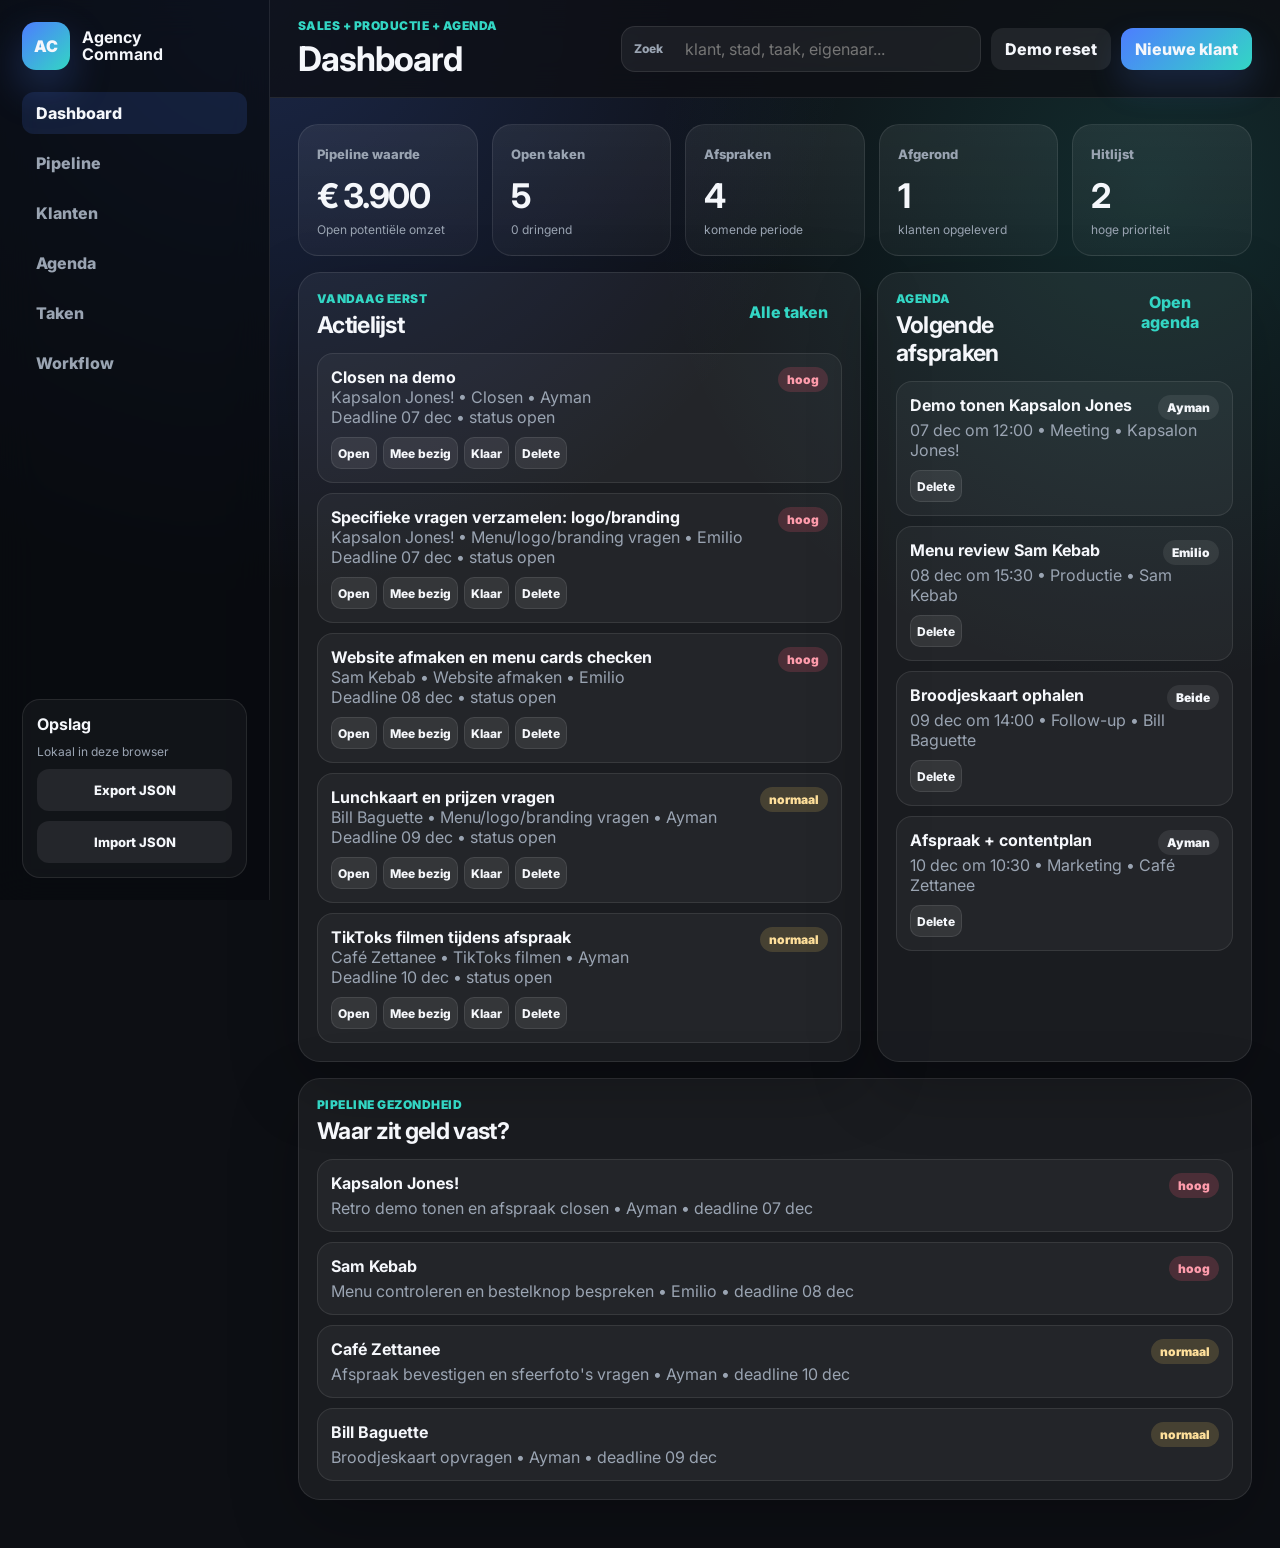
==== index.html @ faa8784c "Build agency command center CRM" ====
<!doctype html>
<html lang="nl">
<head>
  <meta charset="utf-8">
  <meta name="viewport" content="width=device-width, initial-scale=1">
  <title>Agency Command Center</title>
  <meta name="description" content="Interne CRM, pipeline en agenda voor website agency sales.">
  <link rel="preconnect" href="https://fonts.googleapis.com">
  <link rel="preconnect" href="https://fonts.gstatic.com" crossorigin>
  <link href="https://fonts.googleapis.com/css2?family=Inter:wght@400;500;600;700;800;900&display=swap" rel="stylesheet">
  <link rel="stylesheet" href="styles.css">
</head>
<body>
  <aside class="sidebar">
    <a class="logo" href="#dashboard" data-route="dashboard">
      <span>AC</span>
      <strong>Agency<br>Command</strong>
    </a>
    <nav class="side-nav">
      <button class="active" data-route="dashboard">Dashboard</button>
      <button data-route="pipeline">Pipeline</button>
      <button data-route="clients">Klanten</button>
      <button data-route="agenda">Agenda</button>
      <button data-route="tasks">Taken</button>
      <button data-route="research">Workflow</button>
    </nav>
    <div class="storage-card">
      <strong>Opslag</strong>
      <span>Lokaal in deze browser</span>
      <button id="exportJsonBtn">Export JSON</button>
      <label class="import-label">
        Import JSON
        <input id="importJsonInput" type="file" accept="application/json">
      </label>
    </div>
  </aside>

  <div class="app-shell">
    <header class="topbar">
      <div>
        <p class="eyebrow">Sales + productie + agenda</p>
        <h1 id="viewTitle">Dashboard</h1>
      </div>
      <div class="top-actions">
        <div class="search">
          <span>Zoek</span>
          <input id="globalSearch" placeholder="klant, stad, taak, eigenaar...">
        </div>
        <button class="ghost" id="resetDemoBtn">Demo reset</button>
        <button class="primary" id="openClientModal">Nieuwe klant</button>
      </div>
    </header>

    <main>
      <section id="dashboardView" class="view active">
        <div class="metric-grid" id="metrics"></div>
        <div class="dashboard-grid">
          <section class="panel large">
            <div class="panel-head">
              <div>
                <p class="mini">Vandaag eerst</p>
                <h2>Actielijst</h2>
              </div>
              <button class="link-btn" data-route="tasks">Alle taken</button>
            </div>
            <div id="todayActions" class="action-list"></div>
          </section>
          <section class="panel">
            <div class="panel-head">
              <div>
                <p class="mini">Agenda</p>
                <h2>Volgende afspraken</h2>
              </div>
              <button class="link-btn" data-route="agenda">Open agenda</button>
            </div>
            <div id="nextMeetings" class="meeting-list"></div>
          </section>
        </div>
        <section class="panel">
          <div class="panel-head">
            <div>
              <p class="mini">Pipeline gezondheid</p>
              <h2>Waar zit geld vast?</h2>
            </div>
          </div>
          <div id="healthRows" class="health-list"></div>
        </section>
      </section>

      <section id="pipelineView" class="view">
        <div class="filters">
          <select id="ownerFilter">
            <option value="all">Iedereen</option>
            <option>Emilio</option>
            <option>Ayman</option>
          </select>
          <select id="priorityFilter">
            <option value="all">Alle prioriteiten</option>
            <option value="hoog">Hoog</option>
            <option value="normaal">Normaal</option>
            <option value="laag">Laag</option>
          </select>
          <button class="ghost" id="clearFilters">Filters wissen</button>
        </div>
        <div class="pipeline-board" id="pipelineBoard"></div>
      </section>

      <section id="clientsView" class="view">
        <section class="panel">
          <div class="panel-head">
            <div>
              <p class="mini">Klantenbestand</p>
              <h2>Alles gecategoriseerd</h2>
            </div>
            <button class="ghost" id="exportCsvBtn">Export CSV</button>
          </div>
          <div class="table-wrap">
            <table>
              <thead>
                <tr>
                  <th>Klant</th>
                  <th>Status</th>
                  <th>Eigenaar</th>
                  <th>Volgende actie</th>
                  <th>Deadline</th>
                  <th>Waarde</th>
                  <th></th>
                </tr>
              </thead>
              <tbody id="clientTable"></tbody>
            </table>
          </div>
        </section>
      </section>

      <section id="agendaView" class="view">
        <div class="agenda-layout">
          <section class="panel">
            <div class="panel-head">
              <div>
                <p class="mini">Gedeelde planning</p>
                <h2>Agenda</h2>
              </div>
            </div>
            <div id="agendaList" class="agenda-list"></div>
          </section>
          <section class="panel sticky-panel">
            <p class="mini">Nieuwe afspraak</p>
            <form id="eventForm" class="stack-form">
              <label>Klant<select name="clientId" id="eventClient"></select></label>
              <label>Titel<input name="title" placeholder="Afspraak, TikToks filmen, menu vragen..." required></label>
              <label>Datum<input name="date" type="date" required></label>
              <label>Tijd<input name="time" type="time" required></label>
              <label>Eigenaar<select name="owner"><option>Emilio</option><option>Ayman</option><option>Beide</option></select></label>
              <label>Type<select name="type"><option>Meeting</option><option>Marketing</option><option>Productie</option><option>Follow-up</option><option>Content</option></select></label>
              <button class="primary" type="submit">Afspraak opslaan</button>
            </form>
          </section>
        </div>
      </section>

      <section id="tasksView" class="view">
        <div class="task-layout">
          <section class="panel">
            <div class="panel-head">
              <div>
                <p class="mini">Werk dat moet gebeuren</p>
                <h2>Taken per klant</h2>
              </div>
            </div>
            <div id="taskList" class="task-list"></div>
          </section>
          <section class="panel sticky-panel">
            <p class="mini">Nieuwe taak</p>
            <form id="taskForm" class="stack-form">
              <label>Klant<select name="clientId" id="taskClient"></select></label>
              <label>Taak<input name="title" placeholder="Website afmaken, closen, logo vragen..." required></label>
              <label>Categorie<select name="type"><option>Closen</option><option>Website afmaken</option><option>TikToks filmen</option><option>Marketing</option><option>Menu/logo/branding vragen</option><option>Follow-up</option></select></label>
              <label>Eigenaar<select name="owner"><option>Emilio</option><option>Ayman</option><option>Beide</option></select></label>
              <label>Deadline<input name="due" type="date" required></label>
              <label>Prioriteit<select name="priority"><option value="hoog">Hoog</option><option value="normaal">Normaal</option><option value="laag">Laag</option></select></label>
              <button class="primary" type="submit">Taak opslaan</button>
            </form>
          </section>
        </div>
      </section>

      <section id="researchView" class="view">
        <section class="panel workflow">
          <p class="mini">Gebaseerd op CRM patronen van Pipedrive, HubSpot, monday/ClickUp en agency workflows</p>
          <h2>Onze workflow</h2>
          <div class="workflow-grid">
            <article><strong>1. Potentieel</strong><span>Coldcall, interesse testen, afspraak of demo vastleggen.</span></article>
            <article><strong>2. Nieuwe klant</strong><span>Akkoord of warme afspraak. Direct vragenlijst: logo, menu, foto’s, stijl, domein.</span></article>
            <article><strong>3. Lopend</strong><span>Website bouwen, content filmen, marketingmateriaal maken, feedback verwerken.</span></article>
            <article><strong>4. Closen</strong><span>Demo tonen, prijs/maandbedrag afspreken, voorschot/factuur regelen.</span></article>
            <article><strong>5. Afgerond</strong><span>Oplevering, maandelijkse opvolging, review vragen, upsell onderhoud/TikTok.</span></article>
            <article><strong>6. Ongeïnteresseerd</strong><span>Niet blijven pushen. Zet reden erbij en plan eventueel hercontact over 60 dagen.</span></article>
          </div>
        </section>
      </section>
    </main>
  </div>

  <dialog id="clientModal">
    <form id="clientForm" class="modal-card">
      <div class="modal-head">
        <div>
          <p class="mini">Nieuw record</p>
          <h2>Klant toevoegen</h2>
        </div>
        <button type="button" class="icon-btn" id="closeClientModal">Sluit</button>
      </div>
      <div class="form-grid">
        <label>Bedrijf<input name="name" required placeholder="Kapsalon Jones!"></label>
        <label>Contactpersoon<input name="contact" placeholder="Mohamed"></label>
        <label>Telefoon<input name="phone" placeholder="+32..."></label>
        <label>Stad<input name="city" placeholder="Leuven"></label>
        <label>Niche<input name="niche" placeholder="Kapsalon, restaurant..."></label>
        <label>Status<select name="status">
          <option value="potentieel">Potentiële klant</option>
          <option value="nieuw">Nieuwe klant</option>
          <option value="lopend">Lopende klant</option>
          <option value="afgerond">Afgeronde klant</option>
          <option value="ongeinteresseerd">Ongeïnteresseerd</option>
        </select></label>
        <label>Eigenaar<select name="owner"><option>Emilio</option><option>Ayman</option><option>Beide</option></select></label>
        <label>Prioriteit<select name="priority"><option value="hoog">Hoog</option><option value="normaal">Normaal</option><option value="laag">Laag</option></select></label>
        <label>Waarde €<input name="value" type="number" min="0" step="50" value="950"></label>
        <label>Deadline<input name="deadline" type="date"></label>
        <label class="full">Volgende actie<input name="nextAction" placeholder="Demo tonen, voorschot vragen, menu opvragen..."></label>
        <label class="full">Specifieke vragen<textarea name="questions" placeholder="Menu, logo, branding, foto's, domein, social media..."></textarea></label>
        <label class="full">Notities<textarea name="notes" placeholder="Wat is er gezegd tijdens call/afspraak?"></textarea></label>
      </div>
      <button class="primary" type="submit">Klant opslaan</button>
    </form>
  </dialog>

  <script src="script.js"></script>
</body>
</html>
---- styles.css ----
:root {
  --bg: #0d0f14;
  --panel: #151922;
  --panel-2: #1b202b;
  --ink: #f5f7fb;
  --muted: #9aa4b2;
  --line: rgba(255,255,255,.09);
  --blue: #4d7dff;
  --cyan: #33d6c4;
  --orange: #ff9d45;
  --green: #40d47e;
  --red: #ff5c73;
  --purple: #a56bff;
  --yellow: #ffd166;
  font-family: Inter, system-ui, sans-serif;
}

* { box-sizing: border-box; }
html { scroll-behavior: smooth; }
body {
  margin: 0;
  min-height: 100vh;
  display: grid;
  grid-template-columns: 270px 1fr;
  color: var(--ink);
  background:
    radial-gradient(circle at 20% 0%, rgba(77,125,255,.22), transparent 32%),
    radial-gradient(circle at 90% 12%, rgba(51,214,196,.14), transparent 28%),
    var(--bg);
}
button, input, select, textarea { font: inherit; }
button { cursor: pointer; }

.sidebar {
  position: sticky;
  top: 0;
  height: 100vh;
  padding: 22px;
  border-right: 1px solid var(--line);
  background: rgba(8,10,14,.72);
  backdrop-filter: blur(18px);
  display: flex;
  flex-direction: column;
  gap: 22px;
}

.logo {
  color: var(--ink);
  text-decoration: none;
  display: flex;
  align-items: center;
  gap: 12px;
}
.logo span {
  width: 48px;
  height: 48px;
  display: grid;
  place-items: center;
  border-radius: 14px;
  background: linear-gradient(135deg, var(--blue), var(--cyan));
  font-weight: 900;
  box-shadow: 0 18px 42px rgba(77,125,255,.28);
}
.logo strong { line-height: 1.05; }

.side-nav {
  display: grid;
  gap: 8px;
}
.side-nav button,
.storage-card button,
.import-label,
.ghost,
.primary,
.link-btn,
.icon-btn {
  border: 0;
  border-radius: 12px;
  min-height: 42px;
  padding: 0 14px;
  color: var(--ink);
  font-weight: 800;
}
.side-nav button {
  text-align: left;
  background: transparent;
  color: var(--muted);
}
.side-nav button.active,
.side-nav button:hover {
  background: rgba(77,125,255,.14);
  color: var(--ink);
}

.storage-card {
  margin-top: auto;
  padding: 14px;
  border: 1px solid var(--line);
  border-radius: 18px;
  background: rgba(255,255,255,.04);
  display: grid;
  gap: 10px;
}
.storage-card strong, .storage-card span { display: block; }
.storage-card span { color: var(--muted); font-size: 12px; }
.storage-card button, .import-label {
  background: rgba(255,255,255,.08);
  color: var(--ink);
  display: grid;
  place-items: center;
  font-size: 13px;
}
.import-label input { display: none; }

.app-shell { min-width: 0; }
.topbar {
  position: sticky;
  top: 0;
  z-index: 20;
  min-height: 94px;
  padding: 18px 28px;
  border-bottom: 1px solid var(--line);
  background: rgba(13,15,20,.78);
  backdrop-filter: blur(18px);
  display: flex;
  justify-content: space-between;
  align-items: center;
  gap: 24px;
}
.eyebrow, .mini {
  margin: 0 0 5px;
  color: var(--cyan);
  font-size: 12px;
  font-weight: 900;
  text-transform: uppercase;
  letter-spacing: .04em;
}
h1, h2 { margin: 0; letter-spacing: -.03em; }
h1 { font-size: 34px; }
h2 { font-size: 23px; }

.top-actions {
  display: flex;
  align-items: center;
  gap: 10px;
  flex-wrap: wrap;
  justify-content: end;
}
.search {
  height: 46px;
  min-width: min(360px, 42vw);
  padding: 0 12px;
  border: 1px solid var(--line);
  border-radius: 14px;
  background: rgba(255,255,255,.06);
  display: flex;
  align-items: center;
  gap: 10px;
}
.search span { color: var(--muted); font-size: 12px; font-weight: 800; }
.search input {
  width: 100%;
  border: 0;
  outline: 0;
  background: transparent;
  color: var(--ink);
}

main { padding: 26px 28px 48px; }
.view { display: none; }
.view.active { display: block; }

.primary {
  background: linear-gradient(135deg, var(--blue), var(--cyan));
  box-shadow: 0 16px 34px rgba(77,125,255,.18);
}
.ghost {
  background: rgba(255,255,255,.08);
}
.link-btn, .icon-btn {
  background: transparent;
  color: var(--cyan);
}

.metric-grid {
  display: grid;
  grid-template-columns: repeat(5, minmax(0, 1fr));
  gap: 14px;
  margin-bottom: 16px;
}
.metric {
  min-height: 122px;
  padding: 18px;
  border: 1px solid var(--line);
  border-radius: 20px;
  background: linear-gradient(180deg, rgba(255,255,255,.07), rgba(255,255,255,.035));
}
.metric span { color: var(--muted); font-size: 13px; font-weight: 800; }
.metric strong { display: block; margin-top: 12px; font-size: 34px; letter-spacing: -.04em; }
.metric em { display: block; margin-top: 6px; color: var(--muted); font-size: 12px; font-style: normal; }

.dashboard-grid, .agenda-layout, .task-layout {
  display: grid;
  grid-template-columns: 1.2fr .8fr;
  gap: 16px;
  margin-bottom: 16px;
}
.panel {
  border: 1px solid var(--line);
  border-radius: 22px;
  background: rgba(255,255,255,.055);
  box-shadow: 0 24px 70px rgba(0,0,0,.22);
  padding: 18px;
}
.panel-head {
  display: flex;
  align-items: start;
  justify-content: space-between;
  gap: 16px;
  margin-bottom: 14px;
}

.action-list, .meeting-list, .health-list, .task-list, .agenda-list {
  display: grid;
  gap: 10px;
}
.action, .meeting, .health-row, .task-row, .agenda-row {
  padding: 13px;
  border: 1px solid var(--line);
  border-radius: 16px;
  background: rgba(255,255,255,.045);
}
.row-top {
  display: flex;
  justify-content: space-between;
  gap: 12px;
  align-items: start;
}
.muted { color: var(--muted); }
.pill {
  display: inline-flex;
  align-items: center;
  min-height: 25px;
  padding: 0 9px;
  border-radius: 999px;
  background: rgba(255,255,255,.08);
  color: var(--ink);
  font-size: 12px;
  font-weight: 900;
}
.pill.hoog { background: rgba(255,92,115,.18); color: #ff9cac; }
.pill.normaal { background: rgba(255,209,102,.16); color: #ffe09b; }
.pill.laag { background: rgba(64,212,126,.15); color: #88e6ad; }

.filters {
  display: flex;
  gap: 10px;
  margin-bottom: 16px;
  flex-wrap: wrap;
}
select, input, textarea {
  border: 1px solid var(--line);
  border-radius: 12px;
  background: #10141c;
  color: var(--ink);
  min-height: 42px;
  padding: 0 12px;
}
textarea { min-height: 96px; padding: 12px; resize: vertical; }

.pipeline-board {
  display: grid;
  grid-template-columns: repeat(5, minmax(260px, 1fr));
  gap: 14px;
  overflow-x: auto;
  padding-bottom: 8px;
}
.pipeline-col {
  min-height: 620px;
  border: 1px solid var(--line);
  border-radius: 22px;
  background: rgba(255,255,255,.04);
  padding: 12px;
}
.col-head {
  display: flex;
  align-items: center;
  justify-content: space-between;
  margin-bottom: 12px;
}
.col-head h3 { margin: 0; font-size: 15px; }
.client-card {
  padding: 14px;
  margin-bottom: 10px;
  border: 1px solid var(--line);
  border-radius: 18px;
  background: linear-gradient(180deg, rgba(255,255,255,.075), rgba(255,255,255,.04));
}
.client-card h4 { margin: 0 0 5px; font-size: 16px; }
.client-meta {
  display: flex;
  flex-wrap: wrap;
  gap: 6px;
  margin: 10px 0;
}
.card-actions {
  display: grid;
  grid-template-columns: 1fr 1fr;
  gap: 6px;
  margin-top: 12px;
}
.card-actions button,
.task-actions button {
  min-height: 32px;
  border: 1px solid var(--line);
  border-radius: 10px;
  background: rgba(255,255,255,.08);
  color: var(--ink);
  font-weight: 800;
  font-size: 12px;
}

.table-wrap { overflow-x: auto; }
table { width: 100%; border-collapse: collapse; min-width: 980px; }
th, td {
  padding: 14px 12px;
  border-bottom: 1px solid var(--line);
  text-align: left;
  vertical-align: top;
}
th { color: var(--muted); font-size: 12px; text-transform: uppercase; }
td { font-size: 14px; }

.stack-form, .form-grid {
  display: grid;
  gap: 12px;
}
.stack-form label, .form-grid label {
  display: grid;
  gap: 6px;
  color: var(--muted);
  font-size: 12px;
  font-weight: 900;
}
.stack-form button { margin-top: 4px; }
.sticky-panel {
  position: sticky;
  top: 118px;
  align-self: start;
}

.task-row.doing { border-color: rgba(255,209,102,.35); }
.task-row.done { opacity: .6; }
.task-actions {
  margin-top: 10px;
  display: flex;
  gap: 6px;
  flex-wrap: wrap;
}

.workflow h2 { font-size: 36px; margin-bottom: 18px; }
.workflow-grid {
  display: grid;
  grid-template-columns: repeat(3, minmax(0, 1fr));
  gap: 14px;
}
.workflow-grid article {
  min-height: 180px;
  padding: 18px;
  border: 1px solid var(--line);
  border-radius: 18px;
  background: rgba(255,255,255,.05);
}
.workflow-grid strong { display: block; margin-bottom: 10px; color: var(--cyan); }
.workflow-grid span { color: var(--muted); line-height: 1.55; }

dialog {
  width: min(860px, calc(100% - 26px));
  border: 1px solid var(--line);
  border-radius: 24px;
  padding: 0;
  color: var(--ink);
  background: var(--panel);
  box-shadow: 0 30px 100px rgba(0,0,0,.55);
}
dialog::backdrop { background: rgba(0,0,0,.68); backdrop-filter: blur(6px); }
.modal-card { padding: 20px; }
.modal-head {
  display: flex;
  align-items: start;
  justify-content: space-between;
  gap: 16px;
  margin-bottom: 14px;
}
.form-grid {
  grid-template-columns: repeat(2, minmax(0, 1fr));
}
.full { grid-column: 1 / -1; }

@media (max-width: 980px) {
  body { grid-template-columns: 1fr; }
  .sidebar {
    position: static;
    height: auto;
    border-right: 0;
    border-bottom: 1px solid var(--line);
  }
  .side-nav {
    grid-template-columns: repeat(3, 1fr);
  }
  .storage-card { margin-top: 0; }
  .topbar, .dashboard-grid, .agenda-layout, .task-layout {
    grid-template-columns: 1fr;
    display: grid;
  }
  .top-actions { justify-content: start; }
  .metric-grid { grid-template-columns: repeat(2, minmax(0, 1fr)); }
  .workflow-grid { grid-template-columns: 1fr; }
}

@media (max-width: 620px) {
  .sidebar { padding: 14px; }
  .side-nav { grid-template-columns: repeat(2, 1fr); }
  .topbar { padding: 16px; }
  main { padding: 16px; }
  .metric-grid { grid-template-columns: 1fr; }
  .search { min-width: 100%; }
  .form-grid { grid-template-columns: 1fr; }
}
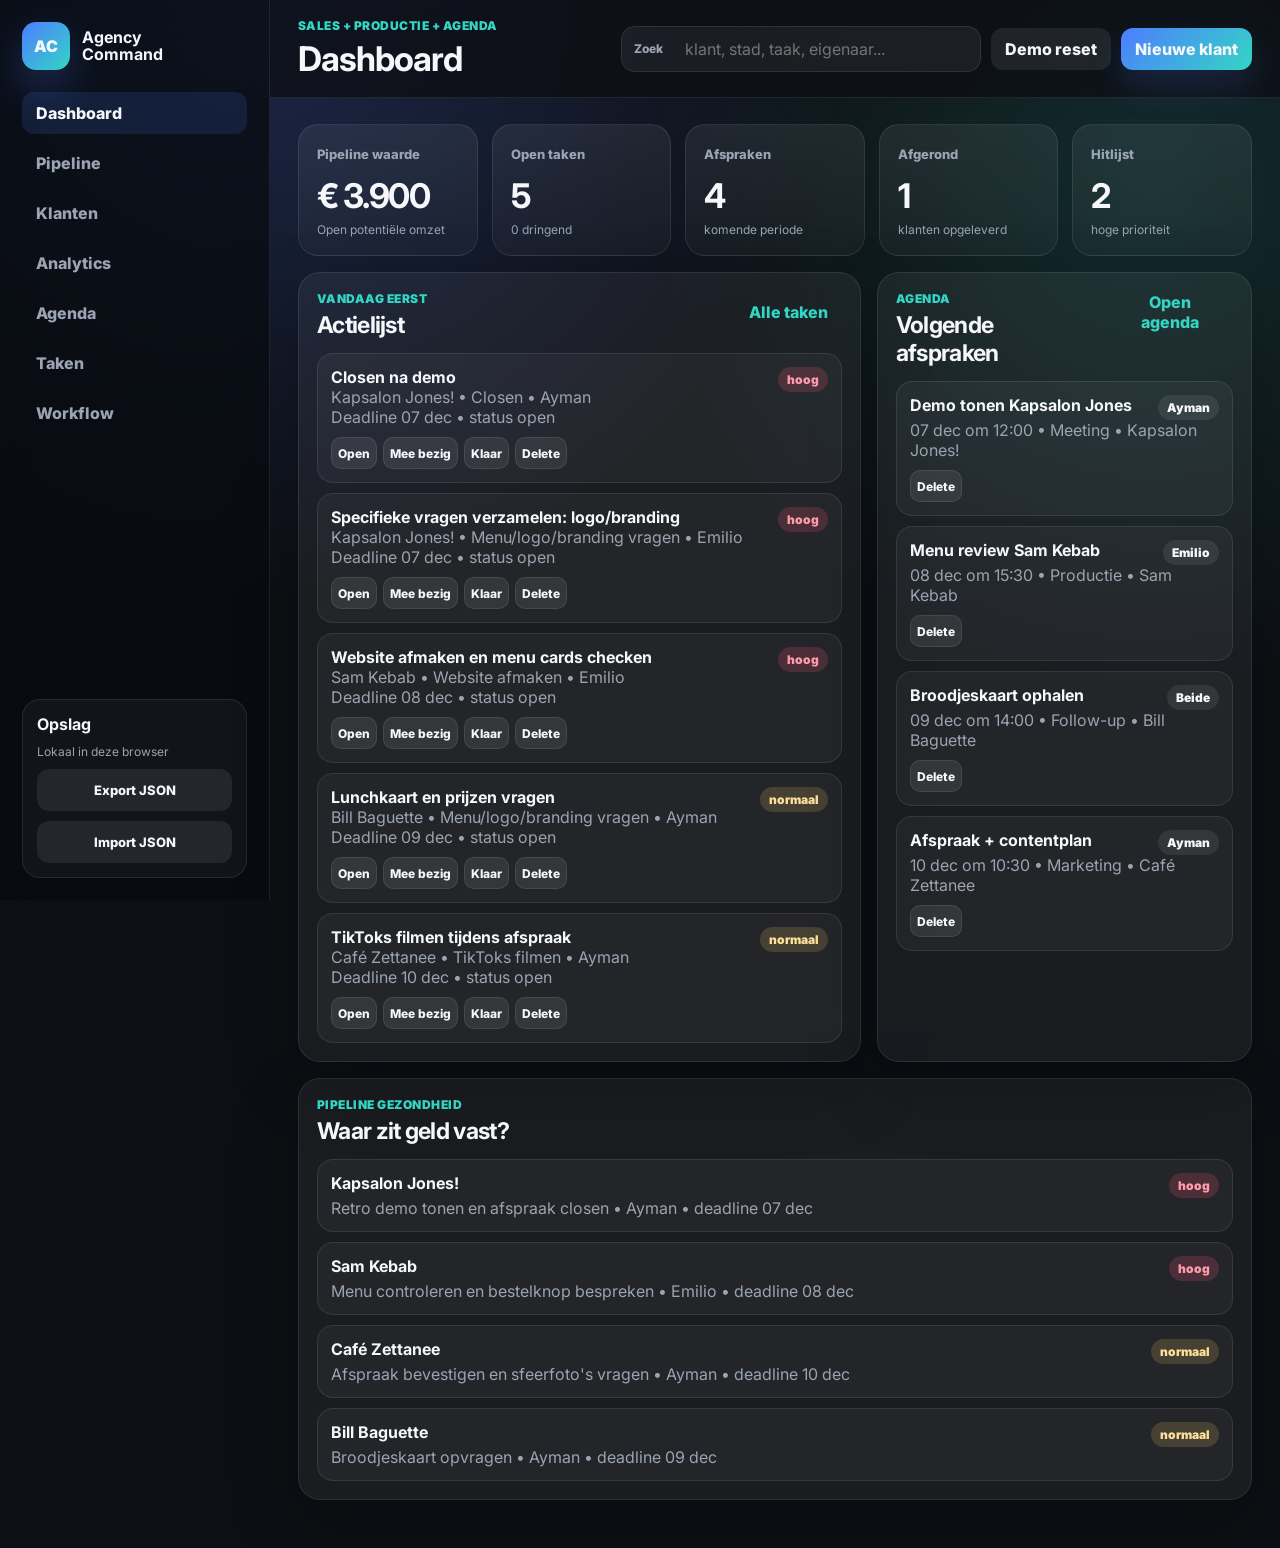
==== commit 200fb30a: "Add analytics and route intelligence" ====
--- a/index.html
+++ b/index.html
@@ -20,6 +20,7 @@
       <button class="active" data-route="dashboard">Dashboard</button>
       <button data-route="pipeline">Pipeline</button>
       <button data-route="clients">Klanten</button>
+      <button data-route="analytics">Analytics</button>
       <button data-route="agenda">Agenda</button>
       <button data-route="tasks">Taken</button>
       <button data-route="research">Workflow</button>
@@ -133,6 +134,75 @@
         </section>
       </section>
 
+      <section id="analyticsView" class="view">
+        <div class="metric-grid analytics-metrics" id="analyticsMetrics"></div>
+        <div class="analytics-grid">
+          <section class="panel">
+            <div class="panel-head">
+              <div>
+                <p class="mini">Geografie</p>
+                <h2>Van waar komen klanten?</h2>
+              </div>
+            </div>
+            <div id="cityChart" class="bar-list"></div>
+          </section>
+          <section class="panel">
+            <div class="panel-head">
+              <div>
+                <p class="mini">Aanbod</p>
+                <h2>Populairste diensten</h2>
+              </div>
+            </div>
+            <div id="serviceChart" class="bar-list"></div>
+          </section>
+        </div>
+
+        <div class="analytics-grid wide-left">
+          <section class="panel">
+            <div class="panel-head">
+              <div>
+                <p class="mini">Afsprakenkaart</p>
+                <h2>Map + routeplanning</h2>
+              </div>
+              <a id="routeLink" class="primary map-cta" target="_blank" rel="noreferrer">Beste route openen</a>
+            </div>
+            <div class="map-card">
+              <div class="map-surface" id="meetingMap"></div>
+              <div class="route-list" id="routeList"></div>
+            </div>
+          </section>
+          <section class="panel">
+            <div class="panel-head">
+              <div>
+                <p class="mini">Conversie</p>
+                <h2>Welke klanten closen?</h2>
+              </div>
+            </div>
+            <div id="closeInsights" class="insight-list"></div>
+          </section>
+        </div>
+
+        <section class="panel ai-panel">
+          <div class="panel-head">
+            <div>
+              <p class="mini">AI Radar</p>
+              <h2>GPT-5.5 plek in het systeem</h2>
+            </div>
+            <span class="pill hoog">Backend nodig</span>
+          </div>
+          <div class="ai-grid">
+            <div>
+              <p class="muted">Deze statische versie draait gratis op GitHub Pages. Een echte live GPT-5.5 die altijd meeleest vereist een serverless backend met OpenAI API key, anders zou je sleutel zichtbaar zijn in de browser.</p>
+              <div id="localAiInsights" class="insight-list"></div>
+            </div>
+            <div class="ai-box">
+              <strong>Wat GPT straks automatisch kan herkennen</strong>
+              <span>Welke leads warm zijn, welke taken vergeten zijn, welke niche het beste sluit, welke route logisch is, welke klant nu opvolging nodig heeft en welke vragen ontbreken voor websitebouw.</span>
+            </div>
+          </div>
+        </section>
+      </section>
+
       <section id="agendaView" class="view">
         <div class="agenda-layout">
           <section class="panel">
@@ -216,6 +286,7 @@
         <label>Contactpersoon<input name="contact" placeholder="Mohamed"></label>
         <label>Telefoon<input name="phone" placeholder="+32..."></label>
         <label>Stad<input name="city" placeholder="Leuven"></label>
+        <label>Adres<input name="address" placeholder="Stapelhuisstraat 4/bus 101"></label>
         <label>Niche<input name="niche" placeholder="Kapsalon, restaurant..."></label>
         <label>Status<select name="status">
           <option value="potentieel">Potentiële klant</option>
--- a/styles.css
+++ b/styles.css
@@ -199,11 +199,14 @@
 .metric strong { display: block; margin-top: 12px; font-size: 34px; letter-spacing: -.04em; }
 .metric em { display: block; margin-top: 6px; color: var(--muted); font-size: 12px; font-style: normal; }
 
-.dashboard-grid, .agenda-layout, .task-layout {
+.dashboard-grid, .agenda-layout, .task-layout, .analytics-grid {
   display: grid;
   grid-template-columns: 1.2fr .8fr;
   gap: 16px;
   margin-bottom: 16px;
+}
+.analytics-grid.wide-left {
+  grid-template-columns: 1.35fr .65fr;
 }
 .panel {
   border: 1px solid var(--line);
@@ -373,6 +376,167 @@
 }
 .workflow-grid strong { display: block; margin-bottom: 10px; color: var(--cyan); }
 .workflow-grid span { color: var(--muted); line-height: 1.55; }
+
+.bar-list, .insight-list, .route-list {
+  display: grid;
+  gap: 10px;
+}
+.bar-row {
+  padding: 12px;
+  border: 1px solid var(--line);
+  border-radius: 14px;
+  background: rgba(255,255,255,.04);
+}
+.bar-row div {
+  display: flex;
+  justify-content: space-between;
+  gap: 12px;
+  margin-bottom: 10px;
+}
+.bar-row span {
+  color: var(--muted);
+  font-weight: 900;
+}
+.bar-row i {
+  display: block;
+  height: 9px;
+  border-radius: 999px;
+  background: linear-gradient(90deg, var(--blue), var(--cyan));
+}
+.map-cta {
+  text-decoration: none;
+  min-width: 154px;
+}
+.map-cta.disabled {
+  opacity: .45;
+  pointer-events: none;
+}
+.map-card {
+  display: grid;
+  grid-template-columns: 1.1fr .9fr;
+  gap: 14px;
+}
+.map-surface {
+  position: relative;
+  min-height: 430px;
+  border: 1px solid var(--line);
+  border-radius: 20px;
+  overflow: hidden;
+  background:
+    radial-gradient(circle at 37% 70%, rgba(77,125,255,.22), transparent 8%),
+    radial-gradient(circle at 58% 45%, rgba(51,214,196,.24), transparent 9%),
+    linear-gradient(135deg, rgba(255,255,255,.07), rgba(255,255,255,.025));
+}
+.map-surface::before {
+  content: "";
+  position: absolute;
+  inset: 0;
+  background-image:
+    linear-gradient(rgba(255,255,255,.045) 1px, transparent 1px),
+    linear-gradient(90deg, rgba(255,255,255,.045) 1px, transparent 1px);
+  background-size: 34px 34px;
+}
+.map-label {
+  position: absolute;
+  left: 14px;
+  top: 14px;
+  z-index: 2;
+  padding: 8px 11px;
+  border-radius: 999px;
+  background: rgba(0,0,0,.32);
+  color: var(--cyan);
+  font-size: 12px;
+  font-weight: 900;
+}
+.map-pin {
+  position: absolute;
+  z-index: 3;
+  transform: translate(-50%, -50%);
+  width: 142px;
+  min-height: 56px;
+  padding: 8px;
+  border: 1px solid rgba(255,255,255,.16);
+  border-radius: 14px;
+  background: rgba(20,24,33,.92);
+  color: var(--ink);
+  text-align: left;
+  box-shadow: 0 16px 38px rgba(0,0,0,.25);
+}
+.map-pin span {
+  float: left;
+  width: 24px;
+  height: 24px;
+  display: grid;
+  place-items: center;
+  margin-right: 8px;
+  border-radius: 999px;
+  background: var(--cyan);
+  color: #061014;
+  font-weight: 900;
+}
+.map-pin.unknown span {
+  background: var(--orange);
+}
+.map-pin strong, .map-pin em {
+  display: block;
+  overflow: hidden;
+  text-overflow: ellipsis;
+  white-space: nowrap;
+}
+.map-pin strong {
+  font-size: 12px;
+}
+.map-pin em {
+  color: var(--muted);
+  font-size: 11px;
+  font-style: normal;
+}
+.route-stop, .insight {
+  display: flex;
+  gap: 10px;
+  padding: 12px;
+  border: 1px solid var(--line);
+  border-radius: 14px;
+  background: rgba(255,255,255,.045);
+}
+.route-stop > span {
+  width: 28px;
+  height: 28px;
+  display: grid;
+  place-items: center;
+  flex: 0 0 auto;
+  border-radius: 999px;
+  background: rgba(51,214,196,.18);
+  color: var(--cyan);
+  font-weight: 900;
+}
+.route-stop strong, .route-stop em, .insight strong, .insight span {
+  display: block;
+}
+.route-stop em, .insight span {
+  color: var(--muted);
+  font-style: normal;
+  line-height: 1.45;
+}
+.ai-grid {
+  display: grid;
+  grid-template-columns: 1.2fr .8fr;
+  gap: 16px;
+}
+.ai-box {
+  padding: 18px;
+  border: 1px solid rgba(51,214,196,.2);
+  border-radius: 18px;
+  background: linear-gradient(180deg, rgba(51,214,196,.12), rgba(77,125,255,.07));
+}
+.ai-box strong, .ai-box span {
+  display: block;
+}
+.ai-box span {
+  margin-top: 10px;
+  color: var(--muted);
+  line-height: 1.55;
+}
 
 dialog {
   width: min(860px, calc(100% - 26px));
@@ -409,7 +573,7 @@
     grid-template-columns: repeat(3, 1fr);
   }
   .storage-card { margin-top: 0; }
-  .topbar, .dashboard-grid, .agenda-layout, .task-layout {
+  .topbar, .dashboard-grid, .agenda-layout, .task-layout, .analytics-grid, .analytics-grid.wide-left, .map-card, .ai-grid {
     grid-template-columns: 1fr;
     display: grid;
   }
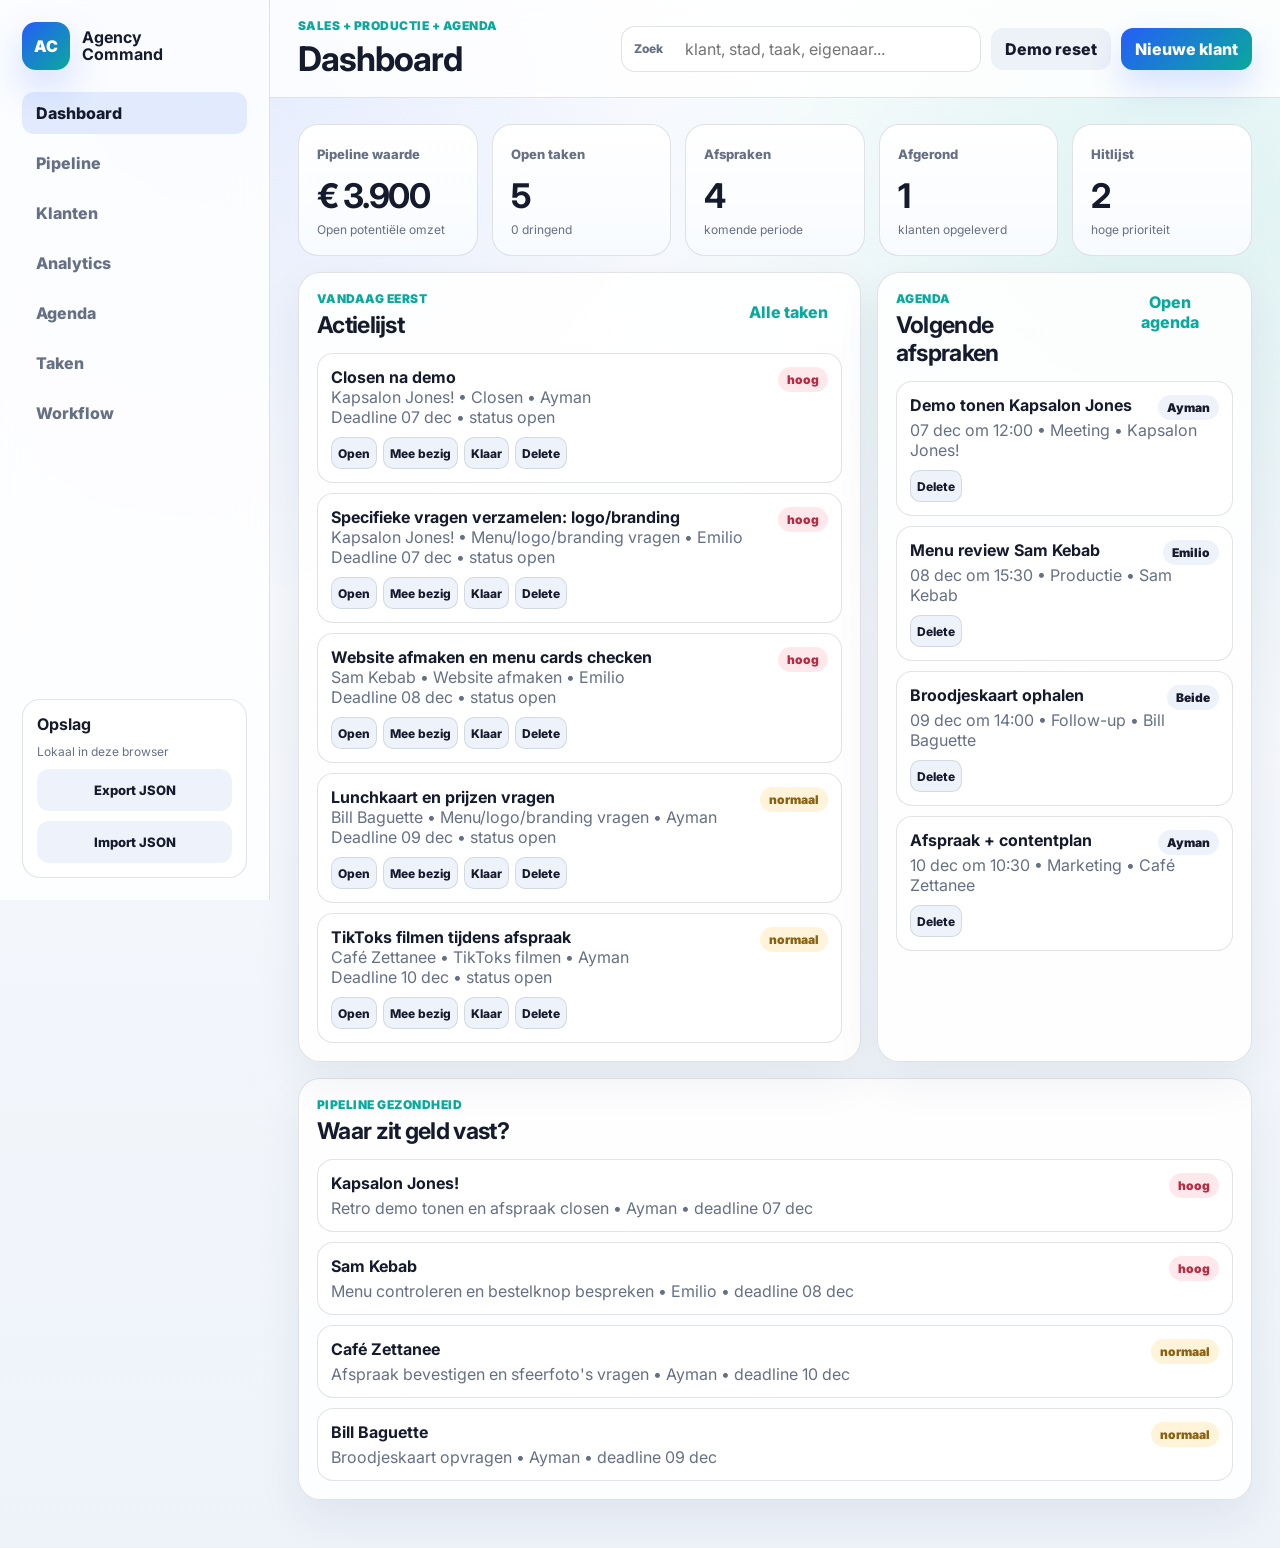
==== commit fe9a9da9: "Improve agenda tasks and light theme" ====
--- a/index.html
+++ b/index.html
@@ -211,7 +211,16 @@
                 <p class="mini">Gedeelde planning</p>
                 <h2>Agenda</h2>
               </div>
-            </div>
+              <div class="segmented" id="agendaRangeControls">
+                <button class="active" data-agenda-range="week">Week</button>
+                <button data-agenda-range="month">Maand</button>
+                <button data-agenda-range="quarter">Kwartaal</button>
+                <button data-agenda-range="year">Jaar</button>
+              </div>
+            </div>
+            <div id="agendaSummary" class="agenda-summary"></div>
+            <div id="calendarOverview" class="calendar-overview"></div>
+            <h3 class="subhead">Afsprakenlijst</h3>
             <div id="agendaList" class="agenda-list"></div>
           </section>
           <section class="panel sticky-panel">
@@ -237,8 +246,13 @@
                 <p class="mini">Werk dat moet gebeuren</p>
                 <h2>Taken per klant</h2>
               </div>
-            </div>
-            <div id="taskList" class="task-list"></div>
+              <div class="segmented" id="taskModeControls">
+                <button class="active" data-task-mode="status">Status</button>
+                <button data-task-mode="priority">Prioriteit</button>
+              </div>
+            </div>
+            <div id="taskSummary" class="task-summary"></div>
+            <div id="taskBoard" class="task-board"></div>
           </section>
           <section class="panel sticky-panel">
             <p class="mini">Nieuwe taak</p>
--- a/styles.css
+++ b/styles.css
@@ -1,17 +1,17 @@
 :root {
-  --bg: #0d0f14;
-  --panel: #151922;
-  --panel-2: #1b202b;
-  --ink: #f5f7fb;
-  --muted: #9aa4b2;
-  --line: rgba(255,255,255,.09);
-  --blue: #4d7dff;
-  --cyan: #33d6c4;
-  --orange: #ff9d45;
-  --green: #40d47e;
-  --red: #ff5c73;
-  --purple: #a56bff;
-  --yellow: #ffd166;
+  --bg: #f6f8fc;
+  --panel: #ffffff;
+  --panel-2: #eef3fa;
+  --ink: #151b2d;
+  --muted: #667085;
+  --line: rgba(21,27,45,.12);
+  --blue: #255ef7;
+  --cyan: #0aa99d;
+  --orange: #f79009;
+  --green: #12b76a;
+  --red: #e5485d;
+  --purple: #7a5af8;
+  --yellow: #eaaa08;
   font-family: Inter, system-ui, sans-serif;
 }
 
@@ -24,8 +24,9 @@
   grid-template-columns: 270px 1fr;
   color: var(--ink);
   background:
-    radial-gradient(circle at 20% 0%, rgba(77,125,255,.22), transparent 32%),
-    radial-gradient(circle at 90% 12%, rgba(51,214,196,.14), transparent 28%),
+    radial-gradient(circle at 16% 0%, rgba(37,94,247,.12), transparent 32%),
+    radial-gradient(circle at 92% 12%, rgba(10,169,157,.12), transparent 30%),
+    linear-gradient(180deg, #ffffff 0%, var(--bg) 34%, #eef3fa 100%),
     var(--bg);
 }
 button, input, select, textarea { font: inherit; }
@@ -37,7 +38,7 @@
   height: 100vh;
   padding: 22px;
   border-right: 1px solid var(--line);
-  background: rgba(8,10,14,.72);
+  background: rgba(255,255,255,.82);
   backdrop-filter: blur(18px);
   display: flex;
   flex-direction: column;
@@ -58,8 +59,9 @@
   place-items: center;
   border-radius: 14px;
   background: linear-gradient(135deg, var(--blue), var(--cyan));
-  font-weight: 900;
-  box-shadow: 0 18px 42px rgba(77,125,255,.28);
+  color: #fff;
+  font-weight: 900;
+  box-shadow: 0 18px 42px rgba(37,94,247,.22);
 }
 .logo strong { line-height: 1.05; }
 
@@ -88,7 +90,7 @@
 }
 .side-nav button.active,
 .side-nav button:hover {
-  background: rgba(77,125,255,.14);
+  background: rgba(47,109,246,.12);
   color: var(--ink);
 }
 
@@ -97,14 +99,14 @@
   padding: 14px;
   border: 1px solid var(--line);
   border-radius: 18px;
-  background: rgba(255,255,255,.04);
+  background: rgba(255,255,255,.72);
   display: grid;
   gap: 10px;
 }
 .storage-card strong, .storage-card span { display: block; }
 .storage-card span { color: var(--muted); font-size: 12px; }
 .storage-card button, .import-label {
-  background: rgba(255,255,255,.08);
+  background: #eef3fb;
   color: var(--ink);
   display: grid;
   place-items: center;
@@ -120,7 +122,7 @@
   min-height: 94px;
   padding: 18px 28px;
   border-bottom: 1px solid var(--line);
-  background: rgba(13,15,20,.78);
+  background: rgba(255,255,255,.82);
   backdrop-filter: blur(18px);
   display: flex;
   justify-content: space-between;
@@ -152,7 +154,7 @@
   padding: 0 12px;
   border: 1px solid var(--line);
   border-radius: 14px;
-  background: rgba(255,255,255,.06);
+  background: #fff;
   display: flex;
   align-items: center;
   gap: 10px;
@@ -172,10 +174,11 @@
 
 .primary {
   background: linear-gradient(135deg, var(--blue), var(--cyan));
-  box-shadow: 0 16px 34px rgba(77,125,255,.18);
+  color: #fff;
+  box-shadow: 0 16px 34px rgba(37,94,247,.18);
 }
 .ghost {
-  background: rgba(255,255,255,.08);
+  background: #edf2f8;
 }
 .link-btn, .icon-btn {
   background: transparent;
@@ -193,7 +196,7 @@
   padding: 18px;
   border: 1px solid var(--line);
   border-radius: 20px;
-  background: linear-gradient(180deg, rgba(255,255,255,.07), rgba(255,255,255,.035));
+  background: linear-gradient(180deg, #fff, #f8fbff);
 }
 .metric span { color: var(--muted); font-size: 13px; font-weight: 800; }
 .metric strong { display: block; margin-top: 12px; font-size: 34px; letter-spacing: -.04em; }
@@ -205,14 +208,18 @@
   gap: 16px;
   margin-bottom: 16px;
 }
+.agenda-layout, .task-layout {
+  grid-template-columns: minmax(0, 1fr) minmax(260px, 320px);
+}
 .analytics-grid.wide-left {
   grid-template-columns: 1.35fr .65fr;
 }
 .panel {
+  min-width: 0;
   border: 1px solid var(--line);
   border-radius: 22px;
-  background: rgba(255,255,255,.055);
-  box-shadow: 0 24px 70px rgba(0,0,0,.22);
+  background: rgba(255,255,255,.88);
+  box-shadow: 0 18px 46px rgba(31,45,75,.07);
   padding: 18px;
 }
 .panel-head {
@@ -231,7 +238,7 @@
   padding: 13px;
   border: 1px solid var(--line);
   border-radius: 16px;
-  background: rgba(255,255,255,.045);
+  background: #fff;
 }
 .row-top {
   display: flex;
@@ -246,14 +253,14 @@
   min-height: 25px;
   padding: 0 9px;
   border-radius: 999px;
-  background: rgba(255,255,255,.08);
-  color: var(--ink);
-  font-size: 12px;
-  font-weight: 900;
-}
-.pill.hoog { background: rgba(255,92,115,.18); color: #ff9cac; }
-.pill.normaal { background: rgba(255,209,102,.16); color: #ffe09b; }
-.pill.laag { background: rgba(64,212,126,.15); color: #88e6ad; }
+  background: #eef3fb;
+  color: var(--ink);
+  font-size: 12px;
+  font-weight: 900;
+}
+.pill.hoog { background: rgba(255,92,115,.14); color: #b72c43; }
+.pill.normaal { background: rgba(255,209,102,.24); color: #8a6110; }
+.pill.laag { background: rgba(64,212,126,.18); color: #187743; }
 
 .filters {
   display: flex;
@@ -264,7 +271,7 @@
 select, input, textarea {
   border: 1px solid var(--line);
   border-radius: 12px;
-  background: #10141c;
+  background: #fff;
   color: var(--ink);
   min-height: 42px;
   padding: 0 12px;
@@ -282,7 +289,7 @@
   min-height: 620px;
   border: 1px solid var(--line);
   border-radius: 22px;
-  background: rgba(255,255,255,.04);
+  background: rgba(255,255,255,.56);
   padding: 12px;
 }
 .col-head {
@@ -297,7 +304,7 @@
   margin-bottom: 10px;
   border: 1px solid var(--line);
   border-radius: 18px;
-  background: linear-gradient(180deg, rgba(255,255,255,.075), rgba(255,255,255,.04));
+  background: linear-gradient(180deg, #fff, #f8fbff);
 }
 .client-card h4 { margin: 0 0 5px; font-size: 16px; }
 .client-meta {
@@ -317,7 +324,7 @@
   min-height: 32px;
   border: 1px solid var(--line);
   border-radius: 10px;
-  background: rgba(255,255,255,.08);
+  background: #eef3fb;
   color: var(--ink);
   font-weight: 800;
   font-size: 12px;
@@ -361,6 +368,131 @@
   flex-wrap: wrap;
 }
 
+.segmented {
+  display: inline-flex;
+  gap: 4px;
+  padding: 4px;
+  border: 1px solid var(--line);
+  border-radius: 14px;
+  background: #edf2f8;
+}
+.segmented button {
+  min-height: 34px;
+  border: 0;
+  border-radius: 10px;
+  padding: 0 11px;
+  background: transparent;
+  color: var(--muted);
+  font-size: 12px;
+  font-weight: 900;
+}
+.segmented button.active {
+  background: linear-gradient(135deg, var(--blue), var(--cyan));
+  color: #fff;
+  box-shadow: 0 8px 22px rgba(31,45,75,.12);
+}
+.agenda-summary, .task-summary {
+  display: grid;
+  grid-template-columns: repeat(4, minmax(0, 1fr));
+  gap: 10px;
+  margin-bottom: 14px;
+}
+.task-summary {
+  grid-template-columns: repeat(5, minmax(0, 1fr));
+}
+.agenda-summary article, .task-summary article {
+  min-height: 76px;
+  padding: 13px;
+  border: 1px solid var(--line);
+  border-radius: 16px;
+  background: linear-gradient(180deg, #fff, #f8fbff);
+}
+.agenda-summary article.wide, .task-summary article:last-child {
+  border-color: rgba(229,72,93,.2);
+  background: linear-gradient(180deg, #fff, #fff5f6);
+}
+.agenda-summary strong, .task-summary strong {
+  display: block;
+  font-size: 25px;
+  letter-spacing: -.04em;
+}
+.agenda-summary span, .task-summary span {
+  color: var(--muted);
+  font-size: 12px;
+  font-weight: 800;
+}
+.calendar-overview {
+  margin-bottom: 18px;
+}
+.week-grid {
+  display: grid;
+  grid-template-columns: repeat(7, minmax(108px, 1fr));
+  gap: 10px;
+  overflow-x: auto;
+  padding-bottom: 4px;
+}
+.month-grid, .period-grid, .year-grid {
+  display: grid;
+  grid-template-columns: repeat(3, minmax(0, 1fr));
+  gap: 10px;
+}
+.month-grid {
+  grid-template-columns: repeat(7, minmax(108px, 1fr));
+  overflow-x: auto;
+  padding-bottom: 4px;
+}
+.year-grid {
+  grid-template-columns: repeat(4, minmax(0, 1fr));
+}
+.calendar-card {
+  min-height: 132px;
+  padding: 13px;
+  border: 1px solid var(--line);
+  border-radius: 16px;
+  background: #fff;
+}
+.calendar-card.has-events {
+  border-color: rgba(47,109,246,.28);
+  background: linear-gradient(180deg, #fff, #eef6ff);
+}
+.calendar-card strong, .calendar-card span, .calendar-card em {
+  display: block;
+}
+.calendar-card span {
+  margin-top: 6px;
+  color: var(--muted);
+  font-size: 12px;
+  font-weight: 800;
+}
+.calendar-card em {
+  margin-top: 8px;
+  color: var(--ink);
+  font-size: 12px;
+  font-style: normal;
+  line-height: 1.35;
+  padding: 7px;
+  border-radius: 10px;
+  background: rgba(37,94,247,.07);
+}
+.subhead {
+  margin: 6px 0 12px;
+  font-size: 15px;
+}
+.task-board {
+  display: grid;
+  grid-template-columns: repeat(3, minmax(260px, 1fr));
+  gap: 12px;
+  overflow-x: auto;
+  padding-bottom: 4px;
+}
+.task-col {
+  min-height: 520px;
+  padding: 12px;
+  border: 1px solid var(--line);
+  border-radius: 18px;
+  background: rgba(255,255,255,.68);
+}
+
 .workflow h2 { font-size: 36px; margin-bottom: 18px; }
 .workflow-grid {
   display: grid;
@@ -372,7 +504,7 @@
   padding: 18px;
   border: 1px solid var(--line);
   border-radius: 18px;
-  background: rgba(255,255,255,.05);
+  background: linear-gradient(180deg, #fff, #f8fbff);
 }
 .workflow-grid strong { display: block; margin-bottom: 10px; color: var(--cyan); }
 .workflow-grid span { color: var(--muted); line-height: 1.55; }
@@ -385,7 +517,7 @@
   padding: 12px;
   border: 1px solid var(--line);
   border-radius: 14px;
-  background: rgba(255,255,255,.04);
+  background: #fff;
 }
 .bar-row div {
   display: flex;
@@ -423,17 +555,17 @@
   border-radius: 20px;
   overflow: hidden;
   background:
-    radial-gradient(circle at 37% 70%, rgba(77,125,255,.22), transparent 8%),
-    radial-gradient(circle at 58% 45%, rgba(51,214,196,.24), transparent 9%),
-    linear-gradient(135deg, rgba(255,255,255,.07), rgba(255,255,255,.025));
+    radial-gradient(circle at 37% 70%, rgba(47,109,246,.18), transparent 8%),
+    radial-gradient(circle at 58% 45%, rgba(18,185,168,.2), transparent 9%),
+    linear-gradient(135deg, #f8fbff, #eef5fb);
 }
 .map-surface::before {
   content: "";
   position: absolute;
   inset: 0;
   background-image:
-    linear-gradient(rgba(255,255,255,.045) 1px, transparent 1px),
-    linear-gradient(90deg, rgba(255,255,255,.045) 1px, transparent 1px);
+    linear-gradient(rgba(23,32,51,.055) 1px, transparent 1px),
+    linear-gradient(90deg, rgba(23,32,51,.055) 1px, transparent 1px);
   background-size: 34px 34px;
 }
 .map-label {
@@ -443,7 +575,7 @@
   z-index: 2;
   padding: 8px 11px;
   border-radius: 999px;
-  background: rgba(0,0,0,.32);
+  background: rgba(255,255,255,.9);
   color: var(--cyan);
   font-size: 12px;
   font-weight: 900;
@@ -455,12 +587,12 @@
   width: 142px;
   min-height: 56px;
   padding: 8px;
-  border: 1px solid rgba(255,255,255,.16);
+  border: 1px solid var(--line);
   border-radius: 14px;
-  background: rgba(20,24,33,.92);
+  background: rgba(255,255,255,.96);
   color: var(--ink);
   text-align: left;
-  box-shadow: 0 16px 38px rgba(0,0,0,.25);
+  box-shadow: 0 16px 38px rgba(31,45,75,.16);
 }
 .map-pin span {
   float: left;
@@ -471,7 +603,7 @@
   margin-right: 8px;
   border-radius: 999px;
   background: var(--cyan);
-  color: #061014;
+  color: #fff;
   font-weight: 900;
 }
 .map-pin.unknown span {
@@ -497,7 +629,7 @@
   padding: 12px;
   border: 1px solid var(--line);
   border-radius: 14px;
-  background: rgba(255,255,255,.045);
+  background: #fff;
 }
 .route-stop > span {
   width: 28px;
@@ -527,7 +659,7 @@
   padding: 18px;
   border: 1px solid rgba(51,214,196,.2);
   border-radius: 18px;
-  background: linear-gradient(180deg, rgba(51,214,196,.12), rgba(77,125,255,.07));
+  background: linear-gradient(180deg, rgba(18,185,168,.1), rgba(47,109,246,.07));
 }
 .ai-box strong, .ai-box span {
   display: block;
@@ -545,9 +677,9 @@
   padding: 0;
   color: var(--ink);
   background: var(--panel);
-  box-shadow: 0 30px 100px rgba(0,0,0,.55);
-}
-dialog::backdrop { background: rgba(0,0,0,.68); backdrop-filter: blur(6px); }
+  box-shadow: 0 30px 100px rgba(31,45,75,.24);
+}
+dialog::backdrop { background: rgba(21,27,45,.34); backdrop-filter: blur(6px); }
 .modal-card { padding: 20px; }
 .modal-head {
   display: flex;
@@ -580,6 +712,9 @@
   .top-actions { justify-content: start; }
   .metric-grid { grid-template-columns: repeat(2, minmax(0, 1fr)); }
   .workflow-grid { grid-template-columns: 1fr; }
+  .agenda-summary, .task-summary { grid-template-columns: repeat(2, minmax(0, 1fr)); }
+  .task-board, .period-grid, .year-grid { grid-template-columns: 1fr; }
+  .week-grid, .month-grid { grid-template-columns: repeat(7, minmax(165px, 1fr)); }
 }
 
 @media (max-width: 620px) {
@@ -590,4 +725,9 @@
   .metric-grid { grid-template-columns: 1fr; }
   .search { min-width: 100%; }
   .form-grid { grid-template-columns: 1fr; }
-}
+  .panel-head { flex-direction: column; align-items: stretch; }
+  .segmented { width: 100%; overflow-x: auto; }
+  .segmented button { flex: 1 0 auto; }
+  .agenda-summary, .task-summary { grid-template-columns: 1fr; }
+  .agenda-summary article.wide { grid-column: auto; }
+}
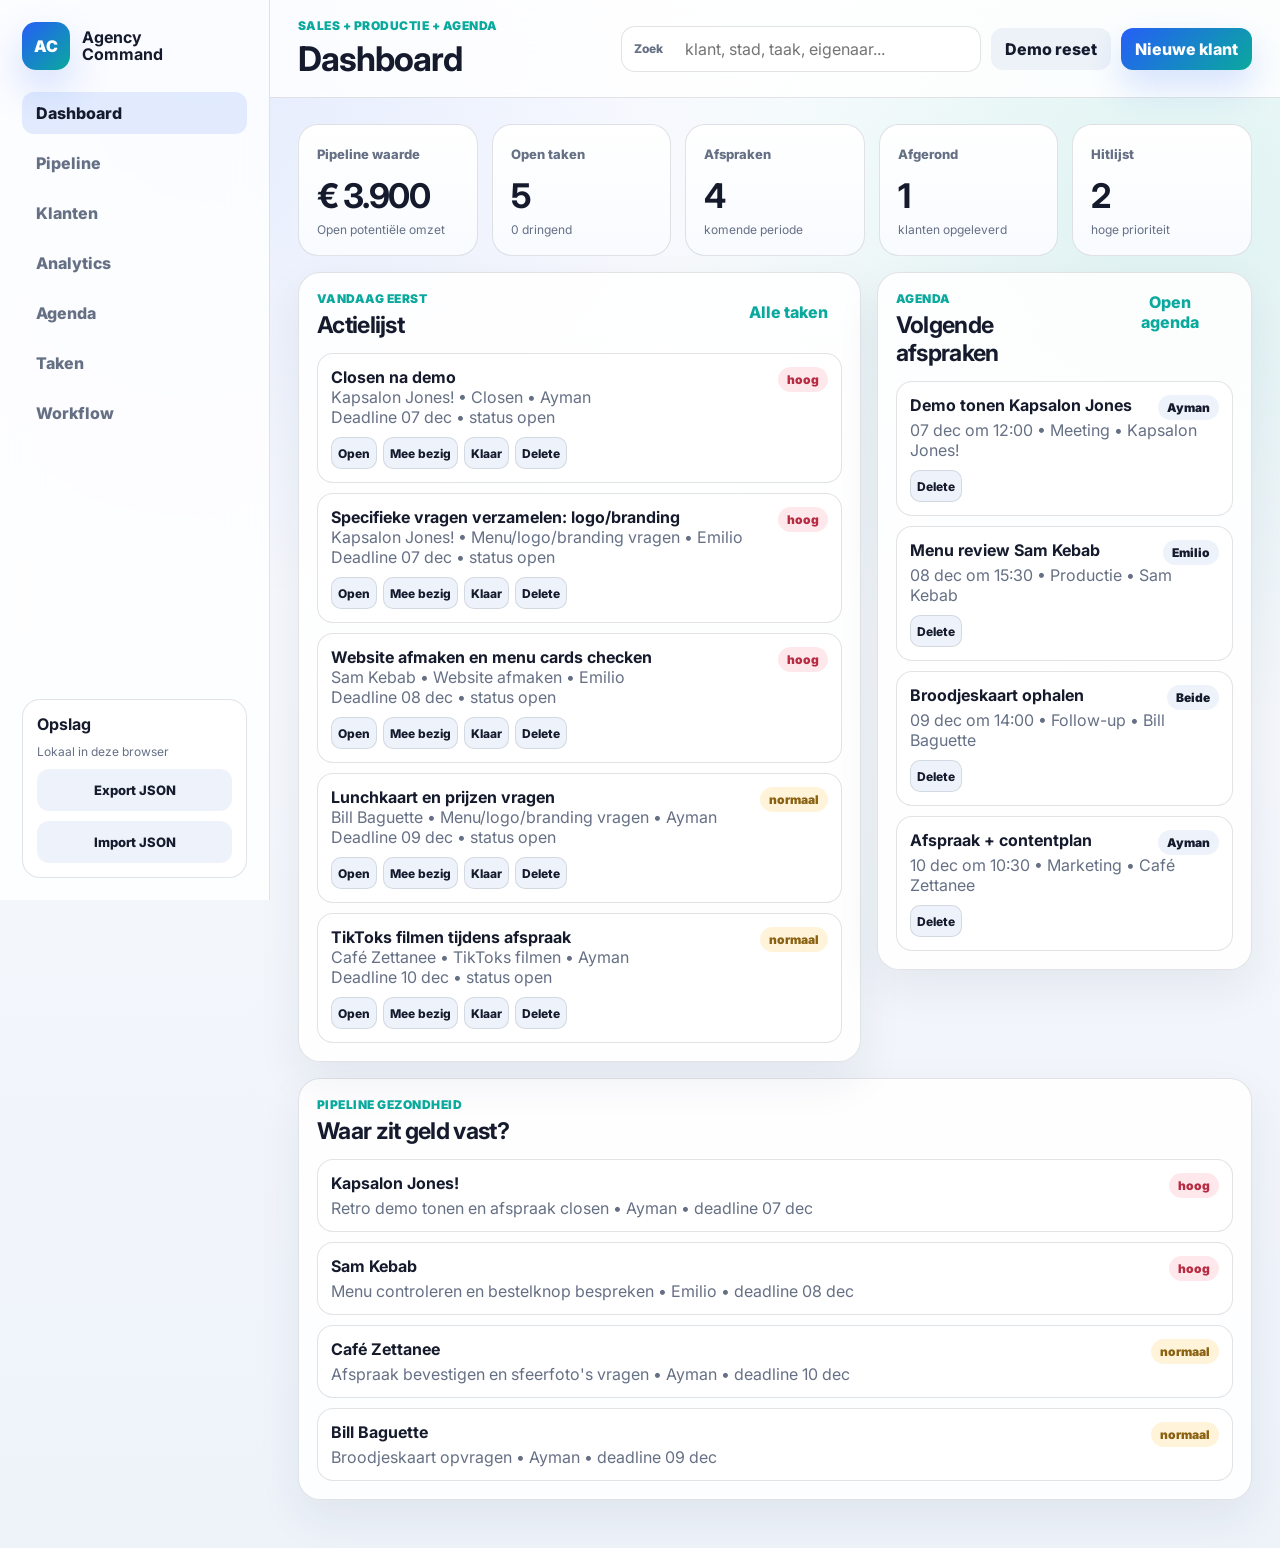
==== commit 400a035c: "Add revenue and sales analytics" ====
--- a/index.html
+++ b/index.html
@@ -136,6 +136,77 @@
 
       <section id="analyticsView" class="view">
         <div class="metric-grid analytics-metrics" id="analyticsMetrics"></div>
+
+        <div class="analytics-grid wide-left">
+          <section class="panel">
+            <div class="panel-head">
+              <div>
+                <p class="mini">Omzetgroei</p>
+                <h2>Groeit onze omzet?</h2>
+              </div>
+              <span class="pill" id="growthBadge">-</span>
+            </div>
+            <div id="revenueTrend" class="combo-chart"></div>
+          </section>
+          <section class="panel">
+            <div class="panel-head">
+              <div>
+                <p class="mini">Bellen</p>
+                <h2>Bellen we genoeg?</h2>
+              </div>
+            </div>
+            <div id="salesPulse" class="kpi-stack"></div>
+          </section>
+        </div>
+
+        <div class="analytics-grid">
+          <section class="panel">
+            <div class="panel-head">
+              <div>
+                <p class="mini">Werkdruk vs waarde</p>
+                <h2>Werken we te veel voor te weinig?</h2>
+              </div>
+            </div>
+            <div id="efficiencyChart" class="efficiency-list"></div>
+          </section>
+          <section class="panel">
+            <div class="panel-head">
+              <div>
+                <p class="mini">Beslissingen</p>
+                <h2>Wat moeten we aanpassen?</h2>
+              </div>
+            </div>
+            <div id="profitWarnings" class="insight-list"></div>
+          </section>
+        </div>
+
+        <div class="analytics-grid">
+          <section class="panel">
+            <div class="panel-head">
+              <div>
+                <p class="mini">Call tracker</p>
+                <h2>Nieuwe call loggen</h2>
+              </div>
+            </div>
+            <form id="callForm" class="compact-form inline-form">
+              <label>Klant<select name="clientId" id="callClient"></select></label>
+              <label>Eigenaar<select name="owner"><option>Emilio</option><option>Ayman</option><option>Beide</option></select></label>
+              <label>Datum<input name="date" type="date" required></label>
+              <label>Resultaat<select name="result"><option>Afspraak gemaakt</option><option>Geen antwoord</option><option>Terugbellen</option><option>Niet geïnteresseerd</option><option>Geclosed</option></select></label>
+              <button class="primary" type="submit">Call loggen</button>
+            </form>
+          </section>
+          <section class="panel">
+            <div class="panel-head">
+              <div>
+                <p class="mini">Activiteit</p>
+                <h2>Laatste calls</h2>
+              </div>
+            </div>
+            <div id="callHistory" class="call-list"></div>
+          </section>
+        </div>
+
         <div class="analytics-grid">
           <section class="panel">
             <div class="panel-head">
--- a/styles.css
+++ b/styles.css
@@ -206,6 +206,7 @@
   display: grid;
   grid-template-columns: 1.2fr .8fr;
   gap: 16px;
+  align-items: start;
   margin-bottom: 16px;
 }
 .agenda-layout, .task-layout {
@@ -512,6 +513,191 @@
 .bar-list, .insight-list, .route-list {
   display: grid;
   gap: 10px;
+}
+.combo-chart {
+  display: grid;
+  gap: 14px;
+}
+.chart-bars {
+  min-height: 250px;
+  display: grid;
+  grid-template-columns: repeat(6, minmax(0, 1fr));
+  gap: 12px;
+  align-items: end;
+}
+.chart-bars article {
+  min-width: 0;
+  display: grid;
+  gap: 8px;
+  text-align: center;
+}
+.bar-stack {
+  height: 174px;
+  padding: 10px;
+  border: 1px solid var(--line);
+  border-radius: 16px;
+  background: linear-gradient(180deg, #fff, #f8fbff);
+  display: flex;
+  align-items: end;
+  justify-content: center;
+  gap: 5px;
+}
+.bar {
+  width: 32%;
+  min-height: 4px;
+  border-radius: 999px 999px 4px 4px;
+}
+.bar.closed {
+  background: linear-gradient(180deg, var(--green), var(--cyan));
+}
+.bar.pipeline {
+  background: linear-gradient(180deg, var(--blue), var(--purple));
+}
+.chart-bars strong {
+  font-size: 12px;
+}
+.chart-bars em {
+  color: var(--muted);
+  font-size: 12px;
+  font-style: normal;
+  font-weight: 800;
+}
+.chart-legend {
+  display: flex;
+  gap: 14px;
+  flex-wrap: wrap;
+  color: var(--muted);
+  font-size: 12px;
+  font-weight: 900;
+}
+.chart-legend span {
+  display: inline-flex;
+  align-items: center;
+  gap: 7px;
+}
+.chart-legend i {
+  width: 12px;
+  height: 12px;
+  border-radius: 4px;
+}
+.chart-legend i.closed {
+  background: var(--green);
+}
+.chart-legend i.pipeline {
+  background: var(--blue);
+}
+.kpi-stack {
+  display: grid;
+  gap: 12px;
+}
+.progress-card {
+  padding: 14px;
+  border: 1px solid var(--line);
+  border-radius: 16px;
+  background: linear-gradient(180deg, #fff, #f8fbff);
+  display: grid;
+  gap: 10px;
+}
+.progress-card div {
+  display: flex;
+  justify-content: space-between;
+  gap: 12px;
+  align-items: end;
+}
+.progress-card strong {
+  font-size: 28px;
+  letter-spacing: -.04em;
+}
+.progress-card span, .progress-card em {
+  color: var(--muted);
+  font-size: 12px;
+  font-style: normal;
+  font-weight: 800;
+}
+.progress-card > i, .efficiency-row > i {
+  display: block;
+  height: 10px;
+  border-radius: 999px;
+  background: #edf2f8;
+  overflow: hidden;
+}
+.progress-card > i b, .efficiency-row > i b {
+  display: block;
+  height: 100%;
+  border-radius: inherit;
+  background: linear-gradient(90deg, var(--blue), var(--cyan));
+}
+.pulse-grid {
+  display: grid;
+  grid-template-columns: repeat(2, minmax(0, 1fr));
+  gap: 10px;
+}
+.pulse-grid article {
+  padding: 12px;
+  border: 1px solid var(--line);
+  border-radius: 14px;
+  background: #fff;
+}
+.pulse-grid strong, .pulse-grid span {
+  display: block;
+}
+.pulse-grid strong {
+  overflow: hidden;
+  text-overflow: ellipsis;
+  white-space: nowrap;
+}
+.pulse-grid span {
+  color: var(--muted);
+  font-size: 12px;
+  font-weight: 800;
+}
+.call-list, .efficiency-list {
+  display: grid;
+  gap: 10px;
+}
+.call-row, .efficiency-row {
+  padding: 12px;
+  border: 1px solid var(--line);
+  border-radius: 14px;
+  background: #fff;
+}
+.call-row strong, .call-row span, .efficiency-row strong, .efficiency-row span {
+  display: block;
+}
+.call-row span, .efficiency-row span {
+  color: var(--muted);
+  font-size: 12px;
+  line-height: 1.45;
+}
+.efficiency-row {
+  display: grid;
+  gap: 10px;
+}
+.efficiency-row.warning {
+  border-color: rgba(229,72,93,.24);
+  background: linear-gradient(180deg, #fff, #fff5f6);
+}
+.efficiency-row.warning > i b {
+  background: linear-gradient(90deg, var(--red), var(--orange));
+}
+.compact-form {
+  margin-top: 12px;
+  display: grid;
+  gap: 10px;
+}
+.inline-form {
+  grid-template-columns: repeat(2, minmax(0, 1fr));
+  align-items: end;
+}
+.inline-form button {
+  grid-column: 1 / -1;
+}
+.compact-form label {
+  display: grid;
+  gap: 6px;
+  color: var(--muted);
+  font-size: 12px;
+  font-weight: 900;
 }
 .bar-row {
   padding: 12px;
@@ -715,6 +901,8 @@
   .agenda-summary, .task-summary { grid-template-columns: repeat(2, minmax(0, 1fr)); }
   .task-board, .period-grid, .year-grid { grid-template-columns: 1fr; }
   .week-grid, .month-grid { grid-template-columns: repeat(7, minmax(165px, 1fr)); }
+  .chart-bars { grid-template-columns: repeat(6, minmax(92px, 1fr)); overflow-x: auto; padding-bottom: 4px; }
+  .inline-form { grid-template-columns: 1fr 1fr; }
 }
 
 @media (max-width: 620px) {
@@ -730,4 +918,6 @@
   .segmented button { flex: 1 0 auto; }
   .agenda-summary, .task-summary { grid-template-columns: 1fr; }
   .agenda-summary article.wide { grid-column: auto; }
-}
+  .pulse-grid { grid-template-columns: 1fr; }
+  .inline-form { grid-template-columns: 1fr; }
+}
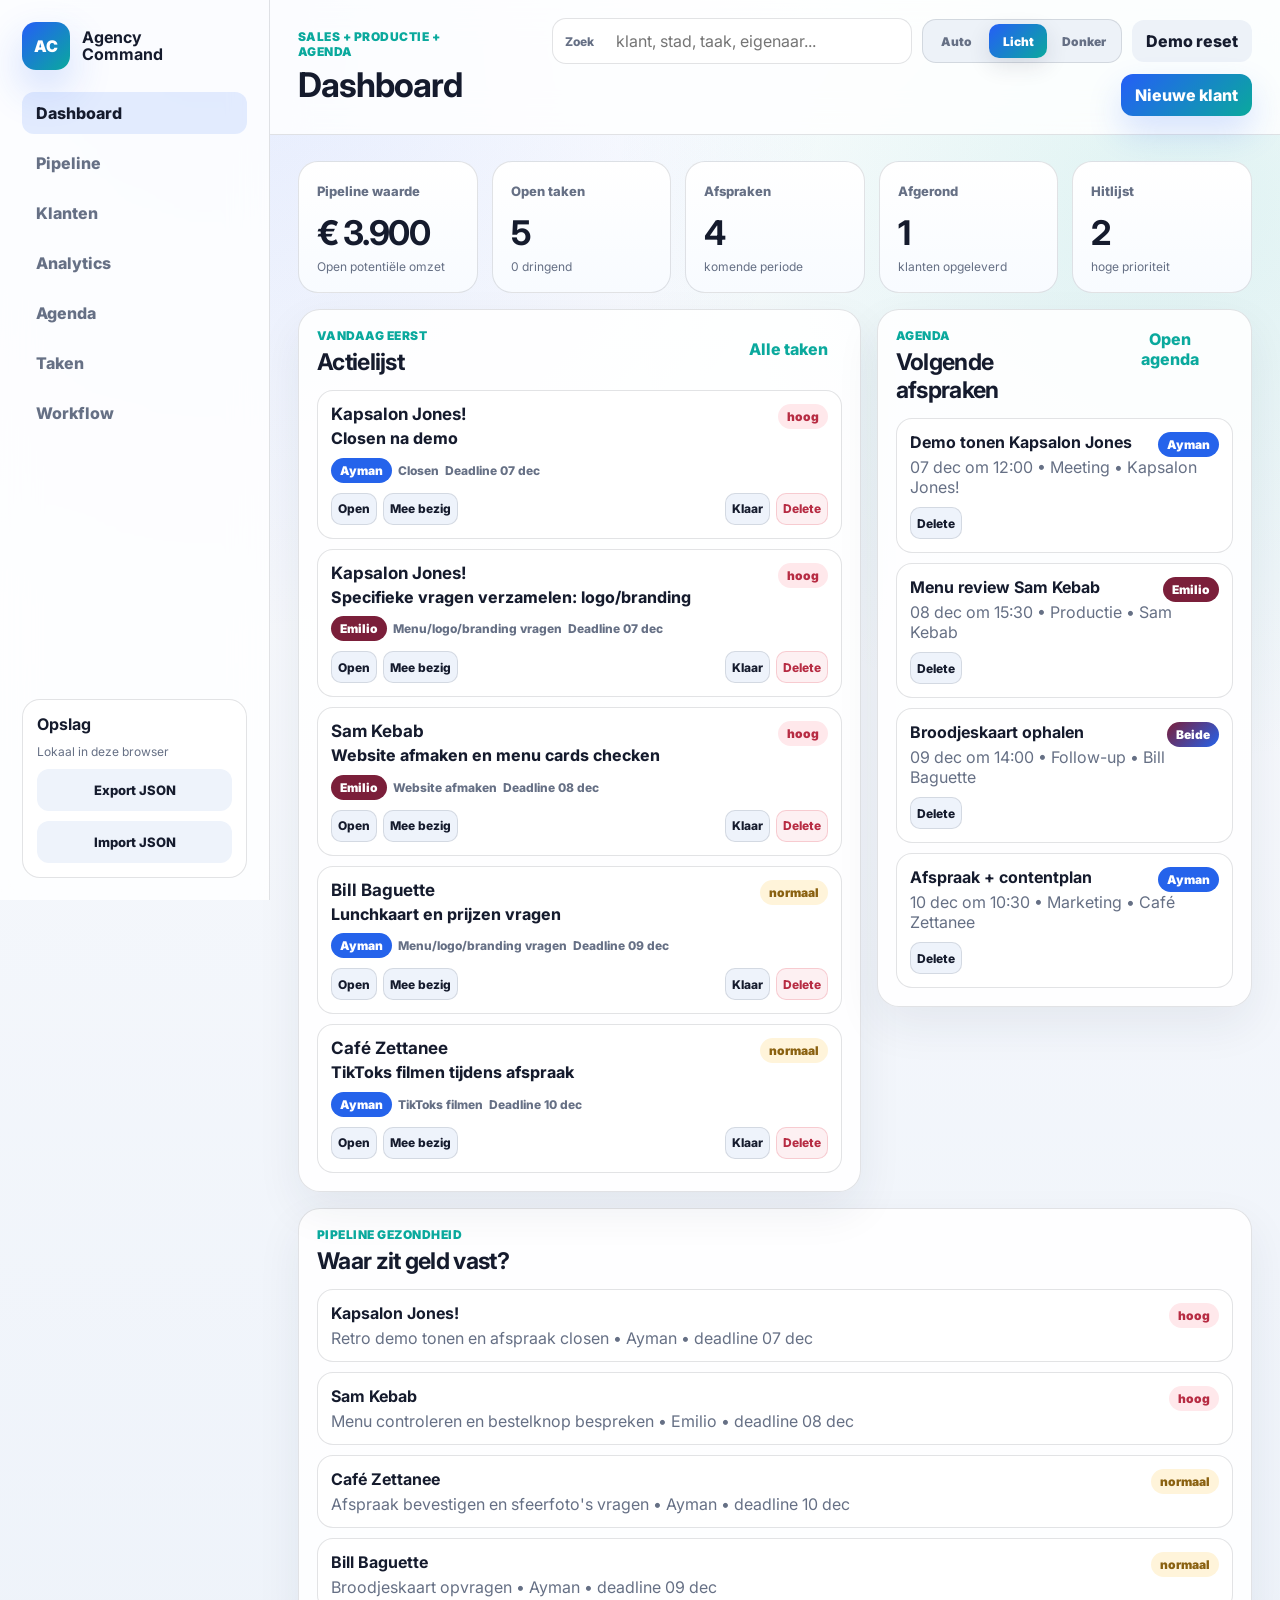
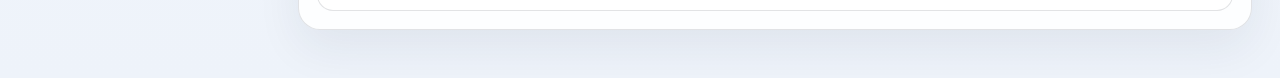
==== commit 1150b73e: "Add theme toggle and improve task ownership" ====
--- a/index.html
+++ b/index.html
@@ -47,6 +47,11 @@
           <span>Zoek</span>
           <input id="globalSearch" placeholder="klant, stad, taak, eigenaar...">
         </div>
+        <div class="segmented theme-switch" id="themeControls" aria-label="Thema">
+          <button data-theme-mode="auto">Auto</button>
+          <button class="active" data-theme-mode="light">Licht</button>
+          <button data-theme-mode="dark">Donker</button>
+        </div>
         <button class="ghost" id="resetDemoBtn">Demo reset</button>
         <button class="primary" id="openClientModal">Nieuwe klant</button>
       </div>
--- a/styles.css
+++ b/styles.css
@@ -362,11 +362,77 @@
 
 .task-row.doing { border-color: rgba(255,209,102,.35); }
 .task-row.done { opacity: .6; }
+.task-client {
+  display: block;
+  margin-bottom: 4px;
+  font-size: 17px;
+}
+.task-title {
+  color: var(--ink);
+  font-weight: 750;
+  line-height: 1.35;
+}
+.task-meta {
+  display: flex;
+  flex-wrap: wrap;
+  gap: 6px;
+  align-items: center;
+  margin-top: 8px;
+  color: var(--muted);
+  font-size: 12px;
+  font-weight: 800;
+}
 .task-actions {
   margin-top: 10px;
   display: flex;
+  justify-content: space-between;
   gap: 6px;
   flex-wrap: wrap;
+}
+.task-actions > div {
+  display: flex;
+  gap: 6px;
+  flex-wrap: wrap;
+}
+.task-actions-right {
+  margin-left: auto;
+}
+.task-actions button.danger-btn {
+  border-color: rgba(229,72,93,.22);
+  background: rgba(229,72,93,.08);
+  color: #b72c43;
+}
+.owner-badge {
+  display: inline-flex;
+  align-items: center;
+  min-height: 25px;
+  padding: 0 9px;
+  border-radius: 999px;
+  color: #fff;
+  font-size: 12px;
+  font-weight: 900;
+  white-space: nowrap;
+}
+.owner-emilio {
+  background: #7b1f3a;
+}
+.owner-ayman {
+  background: #2563eb;
+}
+.owner-both {
+  background: linear-gradient(135deg, #7b1f3a, #2563eb);
+}
+.owner-stack {
+  display: flex;
+  flex-wrap: wrap;
+  gap: 7px;
+  margin: 3px 0 9px;
+}
+.agenda-summary .owner-badge,
+.task-meta .owner-badge,
+.agenda-row .owner-badge,
+.meeting .owner-badge {
+  color: #fff;
 }
 
 .segmented {
@@ -376,6 +442,12 @@
   border: 1px solid var(--line);
   border-radius: 14px;
   background: #edf2f8;
+}
+.theme-switch {
+  flex: 0 0 auto;
+}
+.theme-switch button {
+  min-width: 58px;
 }
 .segmented button {
   min-height: 34px;
@@ -475,6 +547,14 @@
   border-radius: 10px;
   background: rgba(37,94,247,.07);
 }
+.calendar-card em.owner-emilio,
+.calendar-card em.owner-ayman,
+.calendar-card em.owner-both {
+  color: #fff;
+}
+.calendar-card em.owner-emilio { background: #7b1f3a; }
+.calendar-card em.owner-ayman { background: #2563eb; }
+.calendar-card em.owner-both { background: linear-gradient(135deg, #7b1f3a, #2563eb); }
 .subhead {
   margin: 6px 0 12px;
   font-size: 15px;
@@ -854,6 +934,110 @@
   margin-top: 10px;
   color: var(--muted);
   line-height: 1.55;
+}
+
+:root[data-theme="dark"] {
+  --bg: #0f1117;
+  --panel: #171a22;
+  --panel-2: #202532;
+  --ink: #f4f7fb;
+  --muted: #9aa4b5;
+  --line: rgba(255,255,255,.11);
+  --blue: #4c8dff;
+  --cyan: #20c7b5;
+}
+:root[data-theme="dark"] body {
+  background:
+    radial-gradient(circle at 16% 0%, rgba(76,141,255,.18), transparent 32%),
+    radial-gradient(circle at 92% 12%, rgba(32,199,181,.12), transparent 30%),
+    linear-gradient(180deg, #0f1117 0%, #121722 44%, #0e1118 100%);
+}
+:root[data-theme="dark"] .sidebar,
+:root[data-theme="dark"] .topbar {
+  background: rgba(18,21,29,.82);
+}
+:root[data-theme="dark"] .storage-card,
+:root[data-theme="dark"] .panel,
+:root[data-theme="dark"] .metric,
+:root[data-theme="dark"] .action,
+:root[data-theme="dark"] .meeting,
+:root[data-theme="dark"] .health-row,
+:root[data-theme="dark"] .task-row,
+:root[data-theme="dark"] .agenda-row,
+:root[data-theme="dark"] .client-card,
+:root[data-theme="dark"] .bar-row,
+:root[data-theme="dark"] .route-stop,
+:root[data-theme="dark"] .insight,
+:root[data-theme="dark"] .calendar-card,
+:root[data-theme="dark"] .agenda-summary article,
+:root[data-theme="dark"] .task-summary article,
+:root[data-theme="dark"] .workflow-grid article,
+:root[data-theme="dark"] .ai-box,
+:root[data-theme="dark"] .bar-stack,
+:root[data-theme="dark"] .progress-card,
+:root[data-theme="dark"] .pulse-grid article,
+:root[data-theme="dark"] .call-row,
+:root[data-theme="dark"] .efficiency-row,
+:root[data-theme="dark"] dialog {
+  background: linear-gradient(180deg, #1a1e28, #141821);
+  box-shadow: 0 18px 46px rgba(0,0,0,.22);
+}
+:root[data-theme="dark"] .pipeline-col,
+:root[data-theme="dark"] .task-col {
+  background: rgba(255,255,255,.035);
+}
+:root[data-theme="dark"] .search,
+:root[data-theme="dark"] select,
+:root[data-theme="dark"] input,
+:root[data-theme="dark"] textarea,
+:root[data-theme="dark"] .ghost,
+:root[data-theme="dark"] .storage-card button,
+:root[data-theme="dark"] .import-label,
+:root[data-theme="dark"] .card-actions button,
+:root[data-theme="dark"] .task-actions button,
+:root[data-theme="dark"] .segmented,
+:root[data-theme="dark"] .pill {
+  background: #202532;
+  color: var(--ink);
+}
+:root[data-theme="dark"] .side-nav button.active,
+:root[data-theme="dark"] .side-nav button:hover {
+  background: rgba(76,141,255,.18);
+}
+:root[data-theme="dark"] .segmented button.active,
+:root[data-theme="dark"] .primary {
+  background: linear-gradient(135deg, var(--blue), var(--cyan));
+  color: #fff;
+}
+:root[data-theme="dark"] .calendar-card.has-events,
+:root[data-theme="dark"] .agenda-summary article.wide,
+:root[data-theme="dark"] .task-summary article:last-child,
+:root[data-theme="dark"] .efficiency-row.warning {
+  background: linear-gradient(180deg, #202433, #171b26);
+}
+:root[data-theme="dark"] .calendar-card em,
+:root[data-theme="dark"] .progress-card > i,
+:root[data-theme="dark"] .efficiency-row > i {
+  background: rgba(76,141,255,.12);
+}
+:root[data-theme="dark"] .task-actions button.danger-btn {
+  background: rgba(229,72,93,.15);
+  color: #ff98a7;
+}
+:root[data-theme="dark"] .map-surface {
+  background:
+    radial-gradient(circle at 37% 70%, rgba(76,141,255,.2), transparent 8%),
+    radial-gradient(circle at 58% 45%, rgba(32,199,181,.17), transparent 9%),
+    linear-gradient(135deg, #171b25, #10141d);
+}
+:root[data-theme="dark"] .map-surface::before {
+  background-image:
+    linear-gradient(rgba(255,255,255,.05) 1px, transparent 1px),
+    linear-gradient(90deg, rgba(255,255,255,.05) 1px, transparent 1px);
+}
+:root[data-theme="dark"] .map-label,
+:root[data-theme="dark"] .map-pin {
+  background: rgba(26,30,40,.94);
 }
 
 dialog {
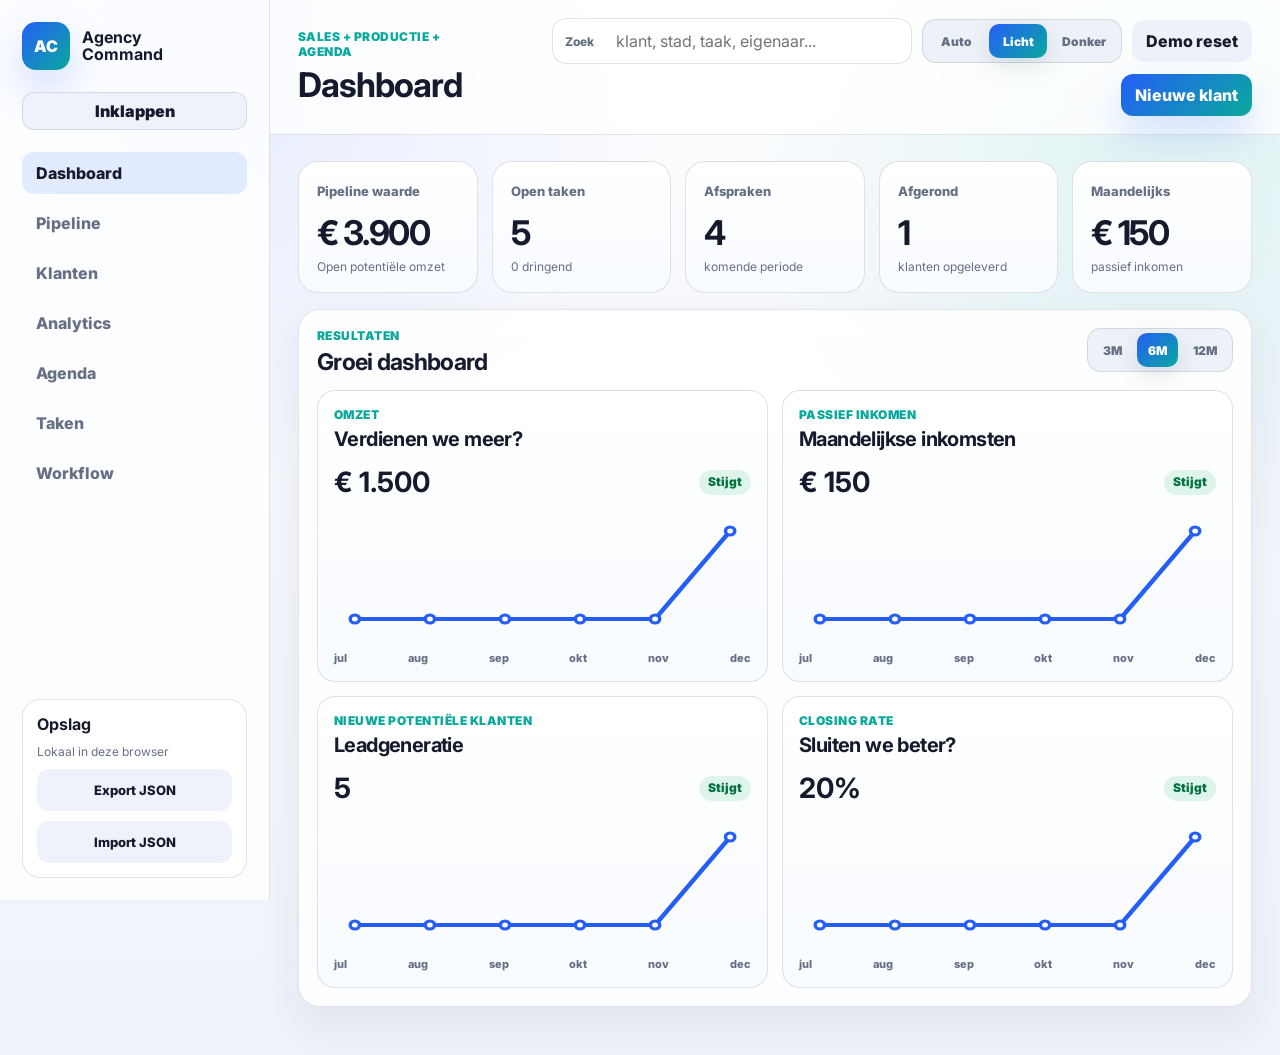
==== commit ec59bdb9: "Refine dashboard agenda tasks and pipeline" ====
--- a/index.html
+++ b/index.html
@@ -16,14 +16,15 @@
       <span>AC</span>
       <strong>Agency<br>Command</strong>
     </a>
+    <button class="collapse-btn" id="collapseSidebarBtn" type="button">Inklappen</button>
     <nav class="side-nav">
-      <button class="active" data-route="dashboard">Dashboard</button>
-      <button data-route="pipeline">Pipeline</button>
-      <button data-route="clients">Klanten</button>
-      <button data-route="analytics">Analytics</button>
-      <button data-route="agenda">Agenda</button>
-      <button data-route="tasks">Taken</button>
-      <button data-route="research">Workflow</button>
+      <button class="active" data-route="dashboard" data-short="D">Dashboard</button>
+      <button data-route="pipeline" data-short="P">Pipeline</button>
+      <button data-route="clients" data-short="K">Klanten</button>
+      <button data-route="analytics" data-short="A">Analytics</button>
+      <button data-route="agenda" data-short="G">Agenda</button>
+      <button data-route="tasks" data-short="T">Taken</button>
+      <button data-route="research" data-short="W">Workflow</button>
     </nav>
     <div class="storage-card">
       <strong>Opslag</strong>
@@ -59,37 +60,25 @@
 
     <main>
       <section id="dashboardView" class="view active">
-        <div class="metric-grid" id="metrics"></div>
-        <div class="dashboard-grid">
-          <section class="panel large">
-            <div class="panel-head">
-              <div>
-                <p class="mini">Vandaag eerst</p>
-                <h2>Actielijst</h2>
-              </div>
-              <button class="link-btn" data-route="tasks">Alle taken</button>
-            </div>
-            <div id="todayActions" class="action-list"></div>
-          </section>
-          <section class="panel">
-            <div class="panel-head">
-              <div>
-                <p class="mini">Agenda</p>
-                <h2>Volgende afspraken</h2>
-              </div>
-              <button class="link-btn" data-route="agenda">Open agenda</button>
-            </div>
-            <div id="nextMeetings" class="meeting-list"></div>
-          </section>
-        </div>
-        <section class="panel">
+        <div class="metric-grid compact-metrics" id="metrics"></div>
+        <section class="panel dashboard-charts">
           <div class="panel-head">
             <div>
-              <p class="mini">Pipeline gezondheid</p>
-              <h2>Waar zit geld vast?</h2>
-            </div>
-          </div>
-          <div id="healthRows" class="health-list"></div>
+              <p class="mini">Resultaten</p>
+              <h2>Groei dashboard</h2>
+            </div>
+            <div class="segmented" id="dashboardRangeControls">
+              <button data-dashboard-range="3">3M</button>
+              <button class="active" data-dashboard-range="6">6M</button>
+              <button data-dashboard-range="12">12M</button>
+            </div>
+          </div>
+          <div class="dashboard-chart-grid">
+            <article class="line-card"><div><p class="mini">Omzet</p><h2>Verdienen we meer?</h2></div><div id="dashboardRevenueChart" class="line-chart"></div></article>
+            <article class="line-card"><div><p class="mini">Passief inkomen</p><h2>Maandelijkse inkomsten</h2></div><div id="dashboardPassiveChart" class="line-chart"></div></article>
+            <article class="line-card"><div><p class="mini">Nieuwe potentiële klanten</p><h2>Leadgeneratie</h2></div><div id="dashboardLeadsChart" class="line-chart"></div></article>
+            <article class="line-card"><div><p class="mini">Closing rate</p><h2>Sluiten we beter?</h2></div><div id="dashboardCloseChart" class="line-chart"></div></article>
+          </div>
         </section>
       </section>
 
@@ -99,12 +88,6 @@
             <option value="all">Iedereen</option>
             <option>Emilio</option>
             <option>Ayman</option>
-          </select>
-          <select id="priorityFilter">
-            <option value="all">Alle prioriteiten</option>
-            <option value="hoog">Hoog</option>
-            <option value="normaal">Normaal</option>
-            <option value="laag">Laag</option>
           </select>
           <button class="ghost" id="clearFilters">Filters wissen</button>
         </div>
@@ -281,7 +264,7 @@
 
       <section id="agendaView" class="view">
         <div class="agenda-layout">
-          <section class="panel">
+          <section class="panel agenda-main-panel">
             <div class="panel-head">
               <div>
                 <p class="mini">Gedeelde planning</p>
@@ -294,22 +277,21 @@
                 <button data-agenda-range="year">Jaar</button>
               </div>
             </div>
-            <div id="agendaSummary" class="agenda-summary"></div>
             <div id="calendarOverview" class="calendar-overview"></div>
-            <h3 class="subhead">Afsprakenlijst</h3>
-            <div id="agendaList" class="agenda-list"></div>
           </section>
           <section class="panel sticky-panel">
-            <p class="mini">Nieuwe afspraak</p>
-            <form id="eventForm" class="stack-form">
-              <label>Klant<select name="clientId" id="eventClient"></select></label>
-              <label>Titel<input name="title" placeholder="Afspraak, TikToks filmen, menu vragen..." required></label>
-              <label>Datum<input name="date" type="date" required></label>
-              <label>Tijd<input name="time" type="time" required></label>
-              <label>Eigenaar<select name="owner"><option>Emilio</option><option>Ayman</option><option>Beide</option></select></label>
-              <label>Type<select name="type"><option>Meeting</option><option>Marketing</option><option>Productie</option><option>Follow-up</option><option>Content</option></select></label>
-              <button class="primary" type="submit">Afspraak opslaan</button>
-            </form>
+            <details id="appointmentDetails">
+              <summary>Nieuwe afspraak</summary>
+              <form id="eventForm" class="stack-form">
+                <label>Klant<select name="clientId" id="eventClient"></select></label>
+                <label>Titel<input name="title" placeholder="Afspraak, TikToks filmen, menu vragen..." required></label>
+                <label>Datum<input name="date" type="date" required></label>
+                <label>Tijd<input name="time" type="time" required></label>
+                <label>Eigenaar<select name="owner"><option>Emilio</option><option>Ayman</option><option>Beide</option></select></label>
+                <label>Type<select name="type"><option>Meeting</option><option>Marketing</option><option>Productie</option><option>Follow-up</option><option>Content</option></select></label>
+                <button class="primary" type="submit">Afspraak opslaan</button>
+              </form>
+            </details>
           </section>
         </div>
       </section>
@@ -338,7 +320,6 @@
               <label>Categorie<select name="type"><option>Closen</option><option>Website afmaken</option><option>TikToks filmen</option><option>Marketing</option><option>Menu/logo/branding vragen</option><option>Follow-up</option></select></label>
               <label>Eigenaar<select name="owner"><option>Emilio</option><option>Ayman</option><option>Beide</option></select></label>
               <label>Deadline<input name="due" type="date" required></label>
-              <label>Prioriteit<select name="priority"><option value="hoog">Hoog</option><option value="normaal">Normaal</option><option value="laag">Laag</option></select></label>
               <button class="primary" type="submit">Taak opslaan</button>
             </form>
           </section>
@@ -350,12 +331,12 @@
           <p class="mini">Gebaseerd op CRM patronen van Pipedrive, HubSpot, monday/ClickUp en agency workflows</p>
           <h2>Onze workflow</h2>
           <div class="workflow-grid">
-            <article><strong>1. Potentieel</strong><span>Coldcall, interesse testen, afspraak of demo vastleggen.</span></article>
-            <article><strong>2. Nieuwe klant</strong><span>Akkoord of warme afspraak. Direct vragenlijst: logo, menu, foto’s, stijl, domein.</span></article>
-            <article><strong>3. Lopend</strong><span>Website bouwen, content filmen, marketingmateriaal maken, feedback verwerken.</span></article>
-            <article><strong>4. Closen</strong><span>Demo tonen, prijs/maandbedrag afspreken, voorschot/factuur regelen.</span></article>
-            <article><strong>5. Afgerond</strong><span>Oplevering, maandelijkse opvolging, review vragen, upsell onderhoud/TikTok.</span></article>
-            <article><strong>6. Ongeïnteresseerd</strong><span>Niet blijven pushen. Zet reden erbij en plan eventueel hercontact over 60 dagen.</span></article>
+            <article><strong>1. Afspraak</strong><span>Coldcall is gelukt, demo of bezoek staat gepland.</span></article>
+            <article><strong>2. Geïnteresseerd</strong><span>Klant wil meer zien. Briefing, foto’s, menu/logo en prijsvoorstel klaarzetten.</span></article>
+            <article><strong>3. Voorschot</strong><span>Akkoord bijna rond. Voorschot/factuur regelen en productie starten.</span></article>
+            <article><strong>4. Afgerond</strong><span>Website live, maandelijkse opvolging, review vragen en upsell onderhoud/TikTok.</span></article>
+            <article><strong>5. Ongeïnteresseerd</strong><span>Niet blijven pushen. Reden noteren en eventueel later opnieuw proberen.</span></article>
+            <article><strong>6. Taken</strong><span>Alles op deadline. Binnen 4 dagen dringend, binnen 1 dag super dringend.</span></article>
           </div>
         </section>
       </section>
@@ -366,12 +347,13 @@
     <form id="clientForm" class="modal-card">
       <div class="modal-head">
         <div>
-          <p class="mini">Nieuw record</p>
-          <h2>Klant toevoegen</h2>
+          <p class="mini" id="clientModalEyebrow">Nieuw record</p>
+          <h2 id="clientModalTitle">Klant toevoegen</h2>
         </div>
         <button type="button" class="icon-btn" id="closeClientModal">Sluit</button>
       </div>
       <div class="form-grid">
+        <input type="hidden" name="id">
         <label>Bedrijf<input name="name" required placeholder="Kapsalon Jones!"></label>
         <label>Contactpersoon<input name="contact" placeholder="Mohamed"></label>
         <label>Telefoon<input name="phone" placeholder="+32..."></label>
@@ -379,15 +361,15 @@
         <label>Adres<input name="address" placeholder="Stapelhuisstraat 4/bus 101"></label>
         <label>Niche<input name="niche" placeholder="Kapsalon, restaurant..."></label>
         <label>Status<select name="status">
-          <option value="potentieel">Potentiële klant</option>
-          <option value="nieuw">Nieuwe klant</option>
-          <option value="lopend">Lopende klant</option>
-          <option value="afgerond">Afgeronde klant</option>
+          <option value="afspraak">Afspraak</option>
+          <option value="geinteresseerd">Geïnteresseerd</option>
+          <option value="voorschot">Voorschot</option>
+          <option value="afgerond">Afgerond</option>
           <option value="ongeinteresseerd">Ongeïnteresseerd</option>
         </select></label>
         <label>Eigenaar<select name="owner"><option>Emilio</option><option>Ayman</option><option>Beide</option></select></label>
-        <label>Prioriteit<select name="priority"><option value="hoog">Hoog</option><option value="normaal">Normaal</option><option value="laag">Laag</option></select></label>
         <label>Waarde €<input name="value" type="number" min="0" step="50" value="950"></label>
+        <label>Per maand €<input name="monthlyValue" type="number" min="0" step="25" value="0"></label>
         <label>Deadline<input name="deadline" type="date"></label>
         <label class="full">Volgende actie<input name="nextAction" placeholder="Demo tonen, voorschot vragen, menu opvragen..."></label>
         <label class="full">Specifieke vragen<textarea name="questions" placeholder="Menu, logo, branding, foto's, domein, social media..."></textarea></label>
--- a/styles.css
+++ b/styles.css
@@ -29,6 +29,9 @@
     linear-gradient(180deg, #ffffff 0%, var(--bg) 34%, #eef3fa 100%),
     var(--bg);
 }
+body.sidebar-collapsed {
+  grid-template-columns: 88px 1fr;
+}
 button, input, select, textarea { font: inherit; }
 button { cursor: pointer; }
 
@@ -43,6 +46,34 @@
   display: flex;
   flex-direction: column;
   gap: 22px;
+}
+.collapse-btn {
+  min-height: 38px;
+  border: 1px solid var(--line);
+  border-radius: 12px;
+  background: #eef3fb;
+  color: var(--ink);
+  font-weight: 900;
+}
+body.sidebar-collapsed .sidebar {
+  padding: 18px;
+  align-items: center;
+}
+body.sidebar-collapsed .logo strong,
+body.sidebar-collapsed .storage-card,
+body.sidebar-collapsed .collapse-btn {
+  display: none;
+}
+body.sidebar-collapsed .side-nav button {
+  width: 44px;
+  padding: 0;
+  text-align: center;
+  font-size: 0;
+}
+body.sidebar-collapsed .side-nav button::before {
+  content: attr(data-short);
+  font-size: 14px;
+  font-weight: 900;
 }
 
 .logo {
@@ -198,6 +229,9 @@
   border-radius: 20px;
   background: linear-gradient(180deg, #fff, #f8fbff);
 }
+.compact-metrics .metric {
+  min-height: 104px;
+}
 .metric span { color: var(--muted); font-size: 13px; font-weight: 800; }
 .metric strong { display: block; margin-top: 12px; font-size: 34px; letter-spacing: -.04em; }
 .metric em { display: block; margin-top: 6px; color: var(--muted); font-size: 12px; font-style: normal; }
@@ -211,6 +245,79 @@
 }
 .agenda-layout, .task-layout {
   grid-template-columns: minmax(0, 1fr) minmax(260px, 320px);
+}
+.agenda-layout {
+  grid-template-columns: minmax(0, 1fr) minmax(230px, 300px);
+}
+.agenda-main-panel .calendar-overview {
+  margin-bottom: 0;
+}
+.dashboard-charts {
+  margin-top: 16px;
+}
+.dashboard-chart-grid {
+  display: grid;
+  grid-template-columns: repeat(2, minmax(0, 1fr));
+  gap: 14px;
+}
+.line-card {
+  min-width: 0;
+  padding: 16px;
+  border: 1px solid var(--line);
+  border-radius: 18px;
+  background: linear-gradient(180deg, #fff, #f8fbff);
+}
+.line-card h2 {
+  font-size: 20px;
+}
+.line-chart {
+  display: grid;
+  gap: 10px;
+  margin-top: 14px;
+  color: var(--blue);
+}
+.line-top {
+  display: flex;
+  justify-content: space-between;
+  align-items: center;
+  gap: 12px;
+}
+.line-top strong {
+  color: var(--ink);
+  font-size: 28px;
+}
+.line-top span {
+  min-height: 25px;
+  padding: 4px 9px;
+  border-radius: 999px;
+  font-size: 12px;
+  font-weight: 900;
+}
+.trend-up {
+  background: rgba(18,183,106,.13);
+  color: #087443;
+}
+.trend-down {
+  background: rgba(229,72,93,.13);
+  color: #b72c43;
+}
+.line-chart svg {
+  width: 100%;
+  height: 132px;
+  color: var(--blue);
+}
+.line-chart circle {
+  fill: var(--panel);
+  stroke: currentColor;
+  stroke-width: 3;
+}
+.line-labels {
+  display: flex;
+  justify-content: space-between;
+  gap: 4px;
+  color: var(--muted);
+  font-size: 11px;
+  font-weight: 800;
 }
 .analytics-grid.wide-left {
   grid-template-columns: 1.35fr .65fr;
@@ -362,6 +469,35 @@
 
 .task-row.doing { border-color: rgba(255,209,102,.35); }
 .task-row.done { opacity: .6; }
+.task-row.task-overdue {
+  border-color: rgba(229,72,93,.45);
+  background: linear-gradient(180deg, #fff2f3, #ffe8eb);
+}
+.task-row.task-urgent {
+  border-color: rgba(229,72,93,.26);
+}
+.task-row.task-super-urgent {
+  border-color: rgba(229,72,93,.6);
+  animation: urgentPulse 1.25s ease-in-out infinite;
+}
+@keyframes urgentPulse {
+  0%, 100% { box-shadow: 0 0 0 rgba(229,72,93,0); transform: translateY(0); }
+  50% { box-shadow: 0 0 0 5px rgba(229,72,93,.12), 0 14px 34px rgba(229,72,93,.18); transform: translateY(-1px); }
+}
+.urgency-badge {
+  min-height: 24px;
+  padding: 0 8px;
+  border-radius: 999px;
+  background: rgba(229,72,93,.12);
+  color: #b72c43;
+  font-size: 11px;
+  font-weight: 900;
+  white-space: nowrap;
+}
+.task-super-urgent .urgency-badge {
+  background: #e5485d;
+  color: #fff;
+}
 .task-client {
   display: block;
   margin-bottom: 4px;
@@ -572,6 +708,39 @@
   border: 1px solid var(--line);
   border-radius: 18px;
   background: rgba(255,255,255,.68);
+}
+.task-col-wide {
+  grid-column: 1 / -1;
+}
+
+details summary {
+  min-height: 42px;
+  display: flex;
+  align-items: center;
+  justify-content: space-between;
+  list-style: none;
+  cursor: pointer;
+  color: var(--ink);
+  font-weight: 900;
+}
+details summary::-webkit-details-marker {
+  display: none;
+}
+details summary::after {
+  content: "+";
+  width: 28px;
+  height: 28px;
+  display: grid;
+  place-items: center;
+  border-radius: 999px;
+  background: #eef3fb;
+  color: var(--ink);
+}
+details[open] summary {
+  margin-bottom: 12px;
+}
+details[open] summary::after {
+  content: "-";
 }
 
 .workflow h2 { font-size: 36px; margin-bottom: 18px; }
@@ -959,6 +1128,7 @@
 :root[data-theme="dark"] .storage-card,
 :root[data-theme="dark"] .panel,
 :root[data-theme="dark"] .metric,
+:root[data-theme="dark"] .line-card,
 :root[data-theme="dark"] .action,
 :root[data-theme="dark"] .meeting,
 :root[data-theme="dark"] .health-row,
@@ -993,6 +1163,8 @@
 :root[data-theme="dark"] .ghost,
 :root[data-theme="dark"] .storage-card button,
 :root[data-theme="dark"] .import-label,
+:root[data-theme="dark"] .collapse-btn,
+:root[data-theme="dark"] details summary::after,
 :root[data-theme="dark"] .card-actions button,
 :root[data-theme="dark"] .task-actions button,
 :root[data-theme="dark"] .segmented,
@@ -1024,6 +1196,17 @@
   background: rgba(229,72,93,.15);
   color: #ff98a7;
 }
+:root[data-theme="dark"] .task-row.task-overdue {
+  background: linear-gradient(180deg, rgba(229,72,93,.22), rgba(229,72,93,.1));
+}
+:root[data-theme="dark"] .trend-up {
+  background: rgba(18,183,106,.16);
+  color: #7fe2ad;
+}
+:root[data-theme="dark"] .trend-down {
+  background: rgba(229,72,93,.18);
+  color: #ff98a7;
+}
 :root[data-theme="dark"] .map-surface {
   background:
     radial-gradient(circle at 37% 70%, rgba(76,141,255,.2), transparent 8%),
@@ -1065,6 +1248,7 @@
 
 @media (max-width: 980px) {
   body { grid-template-columns: 1fr; }
+  body.sidebar-collapsed { grid-template-columns: 1fr; }
   .sidebar {
     position: static;
     height: auto;
@@ -1082,6 +1266,7 @@
   .top-actions { justify-content: start; }
   .metric-grid { grid-template-columns: repeat(2, minmax(0, 1fr)); }
   .workflow-grid { grid-template-columns: 1fr; }
+  .dashboard-chart-grid { grid-template-columns: 1fr; }
   .agenda-summary, .task-summary { grid-template-columns: repeat(2, minmax(0, 1fr)); }
   .task-board, .period-grid, .year-grid { grid-template-columns: 1fr; }
   .week-grid, .month-grid { grid-template-columns: repeat(7, minmax(165px, 1fr)); }
